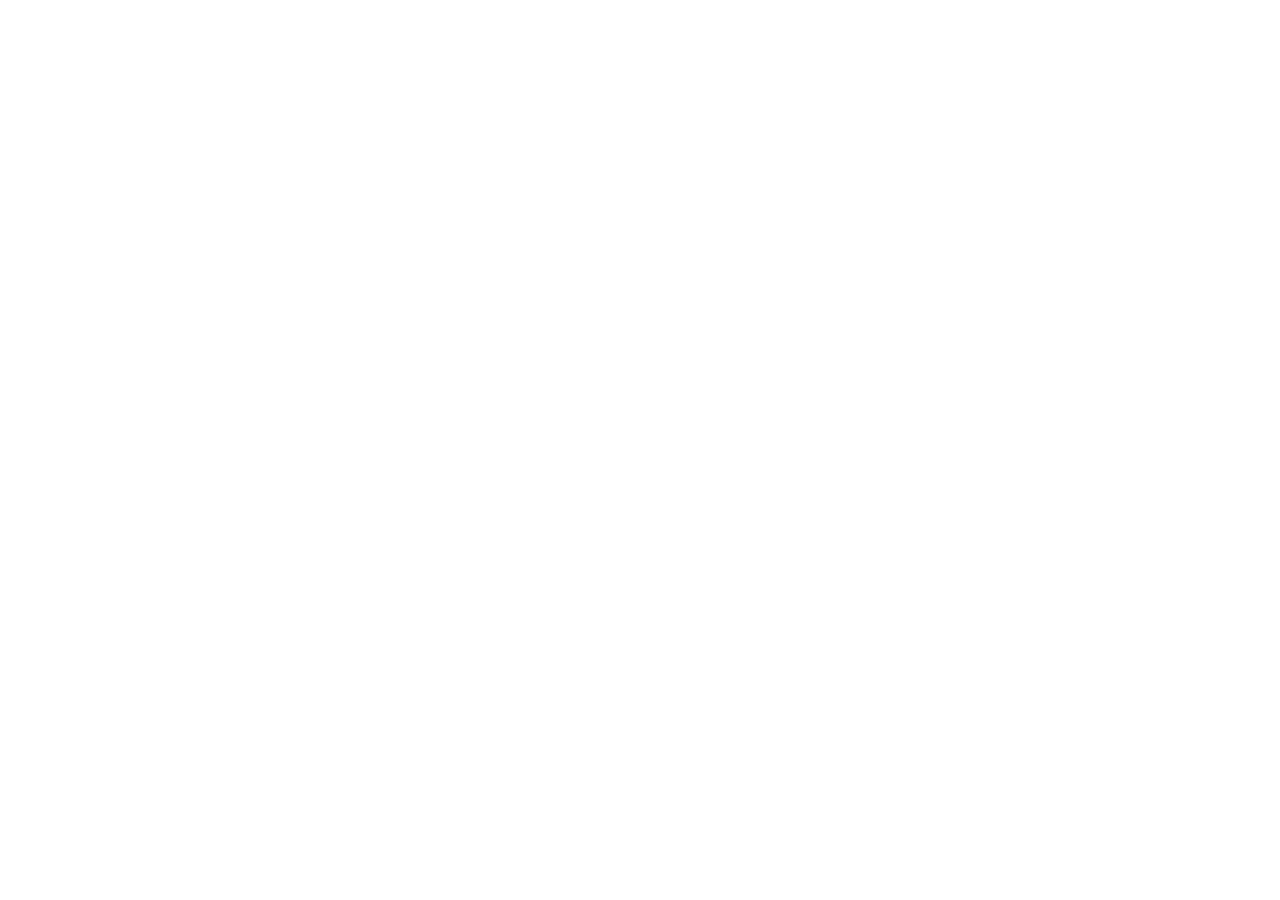
==== index.html @ a4540930 "feat: initialize Lakeshore Hotel Service Portal Setup base project structure with React, Vite, Tailw" ====
<!doctype html>
<html lang="zh-TW">
  <head>
    <meta charset="UTF-8" />
    <meta name="viewport" content="width=device-width, initial-scale=1.0" />
    <title>湖畔大飯店客房派遣服務系統 | Lakeshore Hotel Service Portal</title>
    <link rel="preconnect" href="https://fonts.googleapis.com">
    <link rel="preconnect" href="https://fonts.gstatic.com" crossorigin>
    <link href="https://fonts.googleapis.com/css2?family=Cormorant+Garamond:ital,wght@0,300;0,400;0,500;0,600;1,400&family=Noto+Sans+TC:wght@300;400;500;700&family=Noto+Sans+JP:wght@300;400&display=swap" rel="stylesheet">
  </head>
  <body>
    <div id="root"></div>
    <script type="module" src="/src/main.tsx"></script>
  </body>
</html>
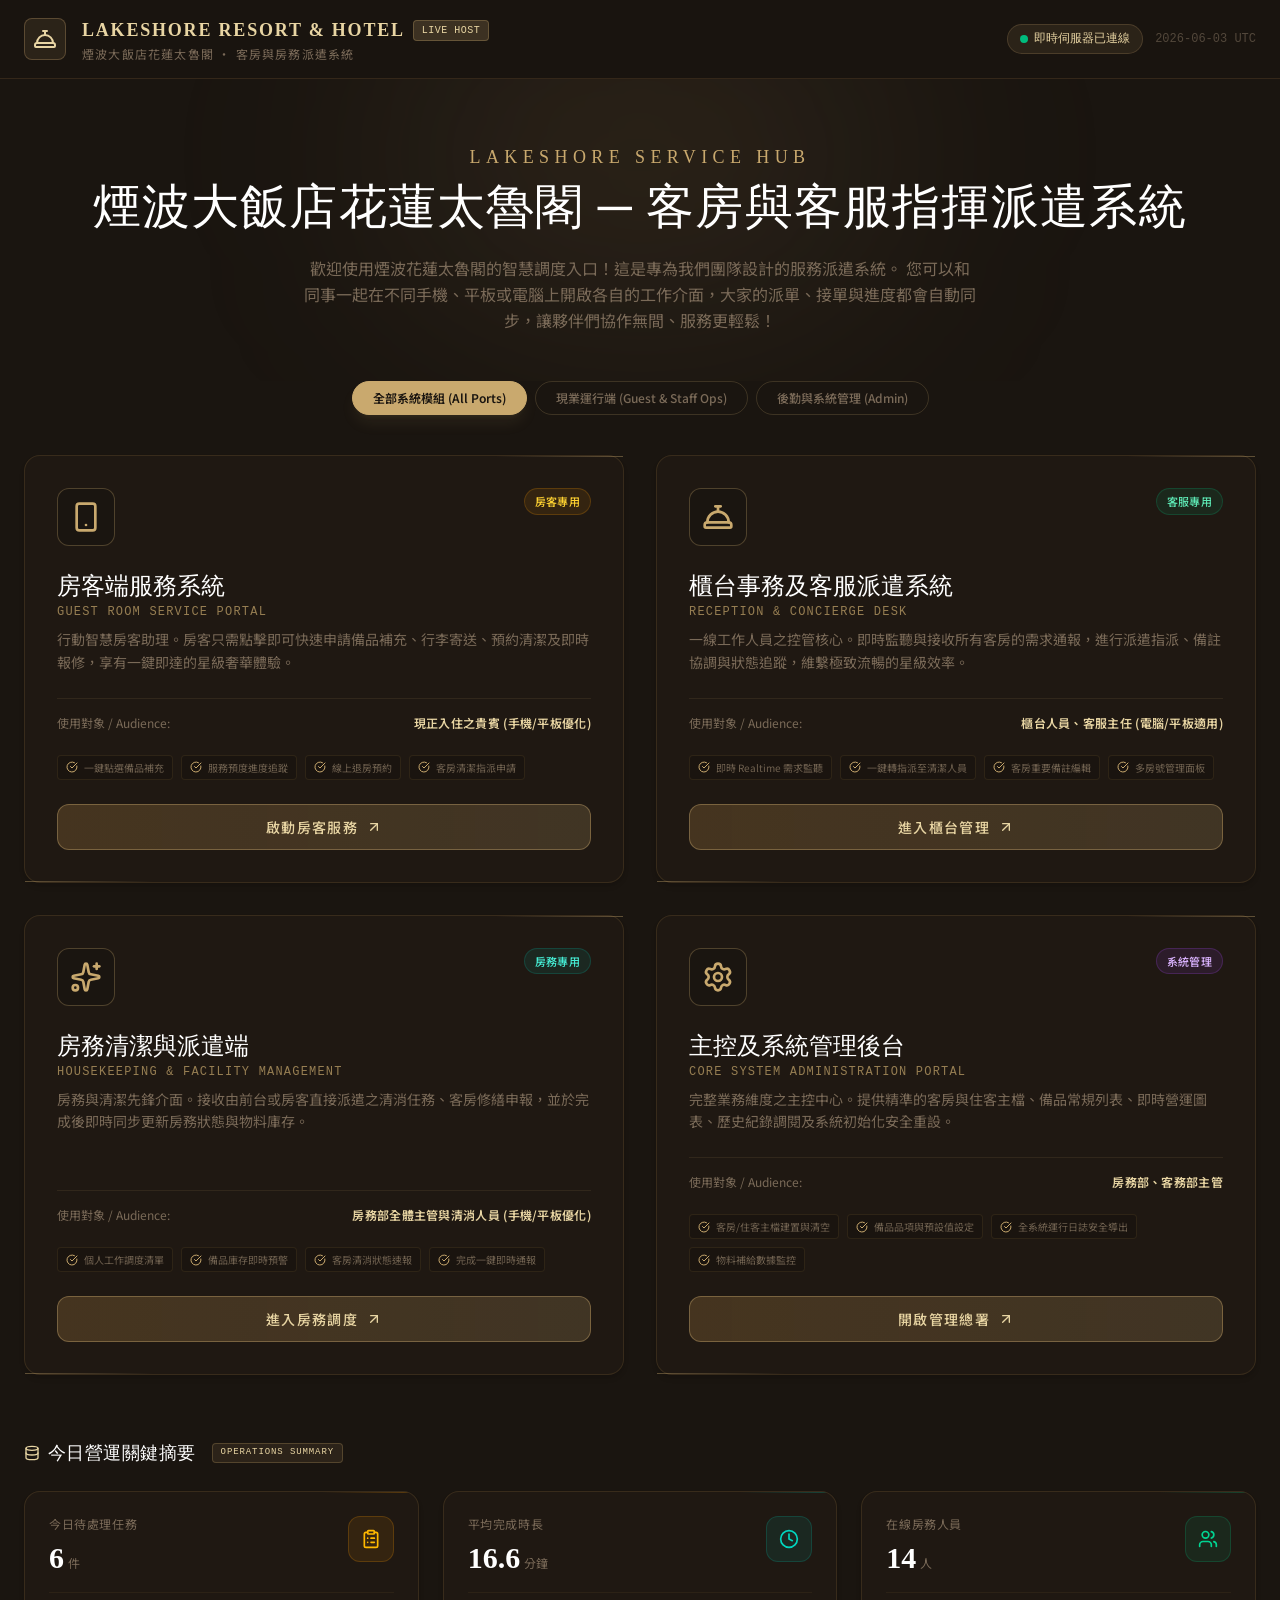
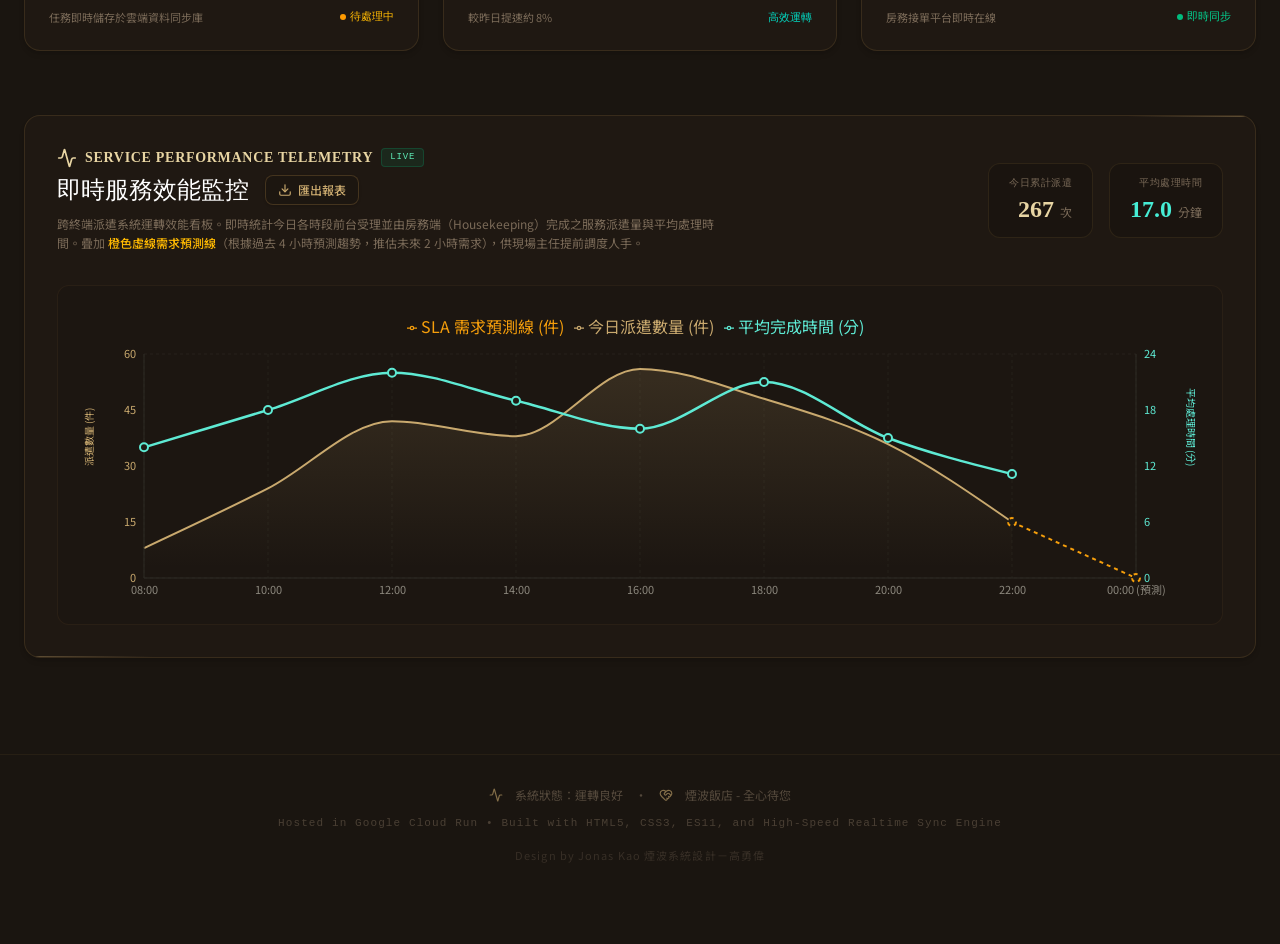
==== commit f9220632: "Deploying to gh-pages from @ jk745/New-lstk_service@b238011b48e41f4f6768ad76299ca6201c044379 🚀" ====
--- a/index.html
+++ b/index.html
@@ -7,10 +7,11 @@
     <link rel="preconnect" href="https://fonts.googleapis.com">
     <link rel="preconnect" href="https://fonts.gstatic.com" crossorigin>
     <link href="https://fonts.googleapis.com/css2?family=Cormorant+Garamond:ital,wght@0,300;0,400;0,500;0,600;1,400&family=Noto+Sans+TC:wght@300;400;500;700&family=Noto+Sans+JP:wght@300;400&display=swap" rel="stylesheet">
+    <script type="module" crossorigin src="./assets/index-BFvjNuyP.js"></script>
+    <link rel="stylesheet" crossorigin href="./assets/index-COmZfLms.css">
   </head>
   <body>
     <div id="root"></div>
-    <script type="module" src="/src/main.tsx"></script>
   </body>
 </html>
 
--- a/assets/index-COmZfLms.css
+++ b/assets/index-COmZfLms.css
@@ -0,0 +1 @@
+/*! tailwindcss v4.3.0 | MIT License | https://tailwindcss.com */@layer properties{@supports (((-webkit-hyphens:none)) and (not (margin-trim:inline))) or ((-moz-orient:inline) and (not (color:rgb(from red r g b)))){*,:before,:after,::backdrop{--tw-translate-x:0;--tw-translate-y:0;--tw-translate-z:0;--tw-rotate-x:initial;--tw-rotate-y:initial;--tw-rotate-z:initial;--tw-skew-x:initial;--tw-skew-y:initial;--tw-space-y-reverse:0;--tw-border-style:solid;--tw-gradient-position:initial;--tw-gradient-from:#0000;--tw-gradient-via:#0000;--tw-gradient-to:#0000;--tw-gradient-stops:initial;--tw-gradient-via-stops:initial;--tw-gradient-from-position:0%;--tw-gradient-via-position:50%;--tw-gradient-to-position:100%;--tw-leading:initial;--tw-font-weight:initial;--tw-tracking:initial;--tw-shadow:0 0 #0000;--tw-shadow-color:initial;--tw-shadow-alpha:100%;--tw-inset-shadow:0 0 #0000;--tw-inset-shadow-color:initial;--tw-inset-shadow-alpha:100%;--tw-ring-color:initial;--tw-ring-shadow:0 0 #0000;--tw-inset-ring-color:initial;--tw-inset-ring-shadow:0 0 #0000;--tw-ring-inset:initial;--tw-ring-offset-width:0px;--tw-ring-offset-color:#fff;--tw-ring-offset-shadow:0 0 #0000;--tw-outline-style:solid;--tw-blur:initial;--tw-brightness:initial;--tw-contrast:initial;--tw-grayscale:initial;--tw-hue-rotate:initial;--tw-invert:initial;--tw-opacity:initial;--tw-saturate:initial;--tw-sepia:initial;--tw-drop-shadow:initial;--tw-drop-shadow-color:initial;--tw-drop-shadow-alpha:100%;--tw-drop-shadow-size:initial;--tw-backdrop-blur:initial;--tw-backdrop-brightness:initial;--tw-backdrop-contrast:initial;--tw-backdrop-grayscale:initial;--tw-backdrop-hue-rotate:initial;--tw-backdrop-invert:initial;--tw-backdrop-opacity:initial;--tw-backdrop-saturate:initial;--tw-backdrop-sepia:initial;--tw-duration:initial;--tw-ease:initial}}}@layer theme{:root,:host{--font-sans:"Noto Sans TC", "Noto Sans JP", sans-serif;--font-serif:"Cormorant Garamond", serif;--font-mono:ui-monospace, SFMono-Regular, Menlo, Monaco, Consolas, "Liberation Mono", "Courier New", monospace;--color-amber-300:oklch(87.9% .169 91.605);--color-amber-400:oklch(82.8% .189 84.429);--color-amber-500:oklch(76.9% .188 70.08);--color-emerald-300:oklch(84.5% .143 164.978);--color-emerald-400:oklch(76.5% .177 163.223);--color-emerald-500:oklch(69.6% .17 162.48);--color-teal-300:oklch(85.5% .138 181.071);--color-teal-400:oklch(77.7% .152 181.912);--color-teal-500:oklch(70.4% .14 182.503);--color-purple-300:oklch(82.7% .119 306.383);--color-purple-500:oklch(62.7% .265 303.9);--color-black:#000;--color-white:#fff;--spacing:.25rem;--container-2xl:42rem;--container-7xl:80rem;--text-xs:.75rem;--text-xs--line-height:calc(1 / .75);--text-sm:.875rem;--text-sm--line-height:calc(1.25 / .875);--text-base:1rem;--text-base--line-height: 1.5 ;--text-lg:1.125rem;--text-lg--line-height:calc(1.75 / 1.125);--text-xl:1.25rem;--text-xl--line-height:calc(1.75 / 1.25);--text-2xl:1.5rem;--text-2xl--line-height:calc(2 / 1.5);--text-3xl:1.875rem;--text-3xl--line-height: 1.2 ;--text-4xl:2.25rem;--text-4xl--line-height:calc(2.5 / 2.25);--text-5xl:3rem;--text-5xl--line-height:1;--font-weight-light:300;--font-weight-normal:400;--font-weight-medium:500;--font-weight-semibold:600;--font-weight-bold:700;--tracking-wide:.025em;--tracking-wider:.05em;--tracking-widest:.1em;--leading-relaxed:1.625;--radius-lg:.5rem;--radius-xl:.75rem;--radius-2xl:1rem;--ease-in-out:cubic-bezier(.4, 0, .2, 1);--animate-pulse:pulse 2s cubic-bezier(.4, 0, .6, 1) infinite;--blur-md:12px;--default-transition-duration:.15s;--default-transition-timing-function:cubic-bezier(.4, 0, .2, 1);--default-font-family:var(--font-sans);--default-mono-font-family:var(--font-mono);--color-gold:#c9a96e;--color-gold-light:#e8d5a3;--color-gold-dark:#a07840;--color-deep:#1a1510;--color-warm:#2c2218;--color-surface:#f9f5ee;--color-text-muted:#7a6a58}}@layer base{*,:after,:before,::backdrop{box-sizing:border-box;border:0 solid;margin:0;padding:0}::file-selector-button{box-sizing:border-box;border:0 solid;margin:0;padding:0}html,:host{-webkit-text-size-adjust:100%;-moz-tab-size:4;tab-size:4;line-height:1.5;font-family:var(--default-font-family,ui-sans-serif, system-ui, sans-serif, "Apple Color Emoji", "Segoe UI Emoji", "Segoe UI Symbol", "Noto Color Emoji");font-feature-settings:var(--default-font-feature-settings,normal);font-variation-settings:var(--default-font-variation-settings,normal);-webkit-tap-highlight-color:transparent}hr{height:0;color:inherit;border-top-width:1px}abbr:where([title]){-webkit-text-decoration:underline dotted;text-decoration:underline dotted}h1,h2,h3,h4,h5,h6{font-size:inherit;font-weight:inherit}a{color:inherit;-webkit-text-decoration:inherit;text-decoration:inherit}b,strong{font-weight:bolder}code,kbd,samp,pre{font-family:var(--default-mono-font-family,ui-monospace, SFMono-Regular, Menlo, Monaco, Consolas, "Liberation Mono", "Courier New", monospace);font-feature-settings:var(--default-mono-font-feature-settings,normal);font-variation-settings:var(--default-mono-font-variation-settings,normal);font-size:1em}small{font-size:80%}sub,sup{vertical-align:baseline;font-size:75%;line-height:0;position:relative}sub{bottom:-.25em}sup{top:-.5em}table{text-indent:0;border-color:inherit;border-collapse:collapse}:-moz-focusring{outline:auto}progress{vertical-align:baseline}summary{display:list-item}ol,ul,menu{list-style:none}img,svg,video,canvas,audio,iframe,embed,object{vertical-align:middle;display:block}img,video{max-width:100%;height:auto}button,input,select,optgroup,textarea{font:inherit;font-feature-settings:inherit;font-variation-settings:inherit;letter-spacing:inherit;color:inherit;opacity:1;background-color:#0000;border-radius:0}::file-selector-button{font:inherit;font-feature-settings:inherit;font-variation-settings:inherit;letter-spacing:inherit;color:inherit;opacity:1;background-color:#0000;border-radius:0}:where(select:is([multiple],[size])) optgroup{font-weight:bolder}:where(select:is([multiple],[size])) optgroup option{padding-inline-start:20px}::file-selector-button{margin-inline-end:4px}::placeholder{opacity:1}@supports (not ((-webkit-appearance:-apple-pay-button))) or (contain-intrinsic-size:1px){::placeholder{color:currentColor}@supports (color:color-mix(in lab,red,red)){::placeholder{color:color-mix(in oklab,currentcolor 50%,transparent)}}}textarea{resize:vertical}::-webkit-search-decoration{-webkit-appearance:none}::-webkit-date-and-time-value{min-height:1lh;text-align:inherit}::-webkit-datetime-edit{display:inline-flex}::-webkit-datetime-edit-fields-wrapper{padding:0}::-webkit-datetime-edit{padding-block:0}::-webkit-datetime-edit-year-field{padding-block:0}::-webkit-datetime-edit-month-field{padding-block:0}::-webkit-datetime-edit-day-field{padding-block:0}::-webkit-datetime-edit-hour-field{padding-block:0}::-webkit-datetime-edit-minute-field{padding-block:0}::-webkit-datetime-edit-second-field{padding-block:0}::-webkit-datetime-edit-millisecond-field{padding-block:0}::-webkit-datetime-edit-meridiem-field{padding-block:0}::-webkit-calendar-picker-indicator{line-height:1}:-moz-ui-invalid{box-shadow:none}button,input:where([type=button],[type=reset],[type=submit]){-webkit-appearance:button;-moz-appearance:button;appearance:button}::file-selector-button{-webkit-appearance:button;-moz-appearance:button;appearance:button}::-webkit-inner-spin-button{height:auto}::-webkit-outer-spin-button{height:auto}[hidden]:where(:not([hidden=until-found])){display:none!important}}@layer components;@layer utilities{.pointer-events-none{pointer-events:none}.absolute{position:absolute}.relative{position:relative}.sticky{position:sticky}.top-0{top:calc(var(--spacing) * 0)}.top-1\/4{top:25%}.right-0{right:calc(var(--spacing) * 0)}.bottom-0{bottom:calc(var(--spacing) * 0)}.left-0{left:calc(var(--spacing) * 0)}.left-1\/2{left:50%}.z-10{z-index:10}.z-50{z-index:50}.container{width:100%}@media(min-width:40rem){.container{max-width:40rem}}@media(min-width:48rem){.container{max-width:48rem}}@media(min-width:64rem){.container{max-width:64rem}}@media(min-width:80rem){.container{max-width:80rem}}@media(min-width:96rem){.container{max-width:96rem}}.mx-auto{margin-inline:auto}.mt-0\.5{margin-top:calc(var(--spacing) * .5)}.mt-2{margin-top:calc(var(--spacing) * 2)}.mt-4{margin-top:calc(var(--spacing) * 4)}.mt-16{margin-top:calc(var(--spacing) * 16)}.mt-24{margin-top:calc(var(--spacing) * 24)}.mt-auto{margin-top:auto}.mb-1\.5{margin-bottom:calc(var(--spacing) * 1.5)}.mb-2{margin-bottom:calc(var(--spacing) * 2)}.mb-3{margin-bottom:calc(var(--spacing) * 3)}.mb-6{margin-bottom:calc(var(--spacing) * 6)}.mb-8{margin-bottom:calc(var(--spacing) * 8)}.mb-10{margin-bottom:calc(var(--spacing) * 10)}.ml-2{margin-left:calc(var(--spacing) * 2)}.box-border{box-sizing:border-box}.block{display:block}.contents{display:contents}.flex{display:flex}.grid{display:grid}.hidden{display:none}.inline-block{display:inline-block}.table{display:table}.h-1\.5{height:calc(var(--spacing) * 1.5)}.h-2{height:calc(var(--spacing) * 2)}.h-3{height:calc(var(--spacing) * 3)}.h-3\.5{height:calc(var(--spacing) * 3.5)}.h-4{height:calc(var(--spacing) * 4)}.h-5{height:calc(var(--spacing) * 5)}.h-6{height:calc(var(--spacing) * 6)}.h-8{height:calc(var(--spacing) * 8)}.h-\[1px\]{height:1px}.h-\[280px\]{height:280px}.h-\[300px\]{height:300px}.min-h-screen{min-height:100vh}.w-1\.5{width:calc(var(--spacing) * 1.5)}.w-2{width:calc(var(--spacing) * 2)}.w-3{width:calc(var(--spacing) * 3)}.w-3\.5{width:calc(var(--spacing) * 3.5)}.w-4{width:calc(var(--spacing) * 4)}.w-5{width:calc(var(--spacing) * 5)}.w-6{width:calc(var(--spacing) * 6)}.w-8{width:calc(var(--spacing) * 8)}.w-24{width:calc(var(--spacing) * 24)}.w-32{width:calc(var(--spacing) * 32)}.w-\[500px\]{width:500px}.w-full{width:100%}.max-w-2xl{max-width:var(--container-2xl)}.max-w-7xl{max-width:var(--container-7xl)}.flex-1{flex:1}.flex-shrink{flex-shrink:1}.shrink-0{flex-shrink:0}.flex-grow{flex-grow:1}.border-collapse{border-collapse:collapse}.-translate-x-1\/2{--tw-translate-x: -50% ;translate:var(--tw-translate-x) var(--tw-translate-y)}.-translate-y-1\/2{--tw-translate-y: -50% ;translate:var(--tw-translate-x) var(--tw-translate-y)}.transform{transform:var(--tw-rotate-x,) var(--tw-rotate-y,) var(--tw-rotate-z,) var(--tw-skew-x,) var(--tw-skew-y,)}.animate-pulse{animation:var(--animate-pulse)}.cursor-pointer{cursor:pointer}.resize{resize:both}.grid-cols-1{grid-template-columns:repeat(1,minmax(0,1fr))}.flex-col{flex-direction:column}.flex-wrap{flex-wrap:wrap}.items-baseline{align-items:baseline}.items-center{align-items:center}.items-start{align-items:flex-start}.justify-between{justify-content:space-between}.justify-center{justify-content:center}.gap-1{gap:calc(var(--spacing) * 1)}.gap-1\.5{gap:calc(var(--spacing) * 1.5)}.gap-2{gap:calc(var(--spacing) * 2)}.gap-3{gap:calc(var(--spacing) * 3)}.gap-4{gap:calc(var(--spacing) * 4)}.gap-6{gap:calc(var(--spacing) * 6)}.gap-8{gap:calc(var(--spacing) * 8)}:where(.space-y-3>:not(:last-child)){--tw-space-y-reverse:0;margin-block-start:calc(calc(var(--spacing) * 3) * var(--tw-space-y-reverse));margin-block-end:calc(calc(var(--spacing) * 3) * calc(1 - var(--tw-space-y-reverse)))}.overflow-hidden{overflow:hidden}.rounded{border-radius:.25rem}.rounded-2xl{border-radius:var(--radius-2xl)}.rounded-full{border-radius:3.40282e38px}.rounded-lg{border-radius:var(--radius-lg)}.rounded-xl{border-radius:var(--radius-xl)}.border{border-style:var(--tw-border-style);border-width:1px}.border-t{border-top-style:var(--tw-border-style);border-top-width:1px}.border-b{border-bottom-style:var(--tw-border-style);border-bottom-width:1px}.border-amber-500\/20{border-color:#f99c0033}@supports (color:color-mix(in lab,red,red)){.border-amber-500\/20{border-color:color-mix(in oklab,var(--color-amber-500) 20%,transparent)}}.border-emerald-500\/20{border-color:#00bb7f33}@supports (color:color-mix(in lab,red,red)){.border-emerald-500\/20{border-color:color-mix(in oklab,var(--color-emerald-500) 20%,transparent)}}.border-gold{border-color:var(--color-gold)}.border-gold-dark\/10{border-color:#a078401a}@supports (color:color-mix(in lab,red,red)){.border-gold-dark\/10{border-color:color-mix(in oklab,var(--color-gold-dark) 10%,transparent)}}.border-gold-dark\/15{border-color:#a0784026}@supports (color:color-mix(in lab,red,red)){.border-gold-dark\/15{border-color:color-mix(in oklab,var(--color-gold-dark) 15%,transparent)}}.border-gold-dark\/20{border-color:#a0784033}@supports (color:color-mix(in lab,red,red)){.border-gold-dark\/20{border-color:color-mix(in oklab,var(--color-gold-dark) 20%,transparent)}}.border-gold-dark\/30{border-color:#a078404d}@supports (color:color-mix(in lab,red,red)){.border-gold-dark\/30{border-color:color-mix(in oklab,var(--color-gold-dark) 30%,transparent)}}.border-gold\/10{border-color:#c9a96e1a}@supports (color:color-mix(in lab,red,red)){.border-gold\/10{border-color:color-mix(in oklab,var(--color-gold) 10%,transparent)}}.border-gold\/20{border-color:#c9a96e33}@supports (color:color-mix(in lab,red,red)){.border-gold\/20{border-color:color-mix(in oklab,var(--color-gold) 20%,transparent)}}.border-gold\/25{border-color:#c9a96e40}@supports (color:color-mix(in lab,red,red)){.border-gold\/25{border-color:color-mix(in oklab,var(--color-gold) 25%,transparent)}}.border-gold\/30{border-color:#c9a96e4d}@supports (color:color-mix(in lab,red,red)){.border-gold\/30{border-color:color-mix(in oklab,var(--color-gold) 30%,transparent)}}.border-gold\/40{border-color:#c9a96e66}@supports (color:color-mix(in lab,red,red)){.border-gold\/40{border-color:color-mix(in oklab,var(--color-gold) 40%,transparent)}}.border-purple-500\/20{border-color:#ac4bff33}@supports (color:color-mix(in lab,red,red)){.border-purple-500\/20{border-color:color-mix(in oklab,var(--color-purple-500) 20%,transparent)}}.border-teal-500\/20{border-color:#00baa733}@supports (color:color-mix(in lab,red,red)){.border-teal-500\/20{border-color:color-mix(in oklab,var(--color-teal-500) 20%,transparent)}}.bg-amber-500{background-color:var(--color-amber-500)}.bg-amber-500\/10{background-color:#f99c001a}@supports (color:color-mix(in lab,red,red)){.bg-amber-500\/10{background-color:color-mix(in oklab,var(--color-amber-500) 10%,transparent)}}.bg-deep{background-color:var(--color-deep)}.bg-deep\/40{background-color:#1a151066}@supports (color:color-mix(in lab,red,red)){.bg-deep\/40{background-color:color-mix(in oklab,var(--color-deep) 40%,transparent)}}.bg-deep\/50{background-color:#1a151080}@supports (color:color-mix(in lab,red,red)){.bg-deep\/50{background-color:color-mix(in oklab,var(--color-deep) 50%,transparent)}}.bg-deep\/80{background-color:#1a1510cc}@supports (color:color-mix(in lab,red,red)){.bg-deep\/80{background-color:color-mix(in oklab,var(--color-deep) 80%,transparent)}}.bg-deep\/95{background-color:#1a1510f2}@supports (color:color-mix(in lab,red,red)){.bg-deep\/95{background-color:color-mix(in oklab,var(--color-deep) 95%,transparent)}}.bg-emerald-500{background-color:var(--color-emerald-500)}.bg-emerald-500\/10{background-color:#00bb7f1a}@supports (color:color-mix(in lab,red,red)){.bg-emerald-500\/10{background-color:color-mix(in oklab,var(--color-emerald-500) 10%,transparent)}}.bg-gold{background-color:var(--color-gold)}.bg-gold\/10{background-color:#c9a96e1a}@supports (color:color-mix(in lab,red,red)){.bg-gold\/10{background-color:color-mix(in oklab,var(--color-gold) 10%,transparent)}}.bg-gold\/20{background-color:#c9a96e33}@supports (color:color-mix(in lab,red,red)){.bg-gold\/20{background-color:color-mix(in oklab,var(--color-gold) 20%,transparent)}}.bg-purple-500\/10{background-color:#ac4bff1a}@supports (color:color-mix(in lab,red,red)){.bg-purple-500\/10{background-color:color-mix(in oklab,var(--color-purple-500) 10%,transparent)}}.bg-teal-500\/10{background-color:#00baa71a}@supports (color:color-mix(in lab,red,red)){.bg-teal-500\/10{background-color:color-mix(in oklab,var(--color-teal-500) 10%,transparent)}}.bg-transparent{background-color:#0000}.bg-warm\/30{background-color:#2c22184d}@supports (color:color-mix(in lab,red,red)){.bg-warm\/30{background-color:color-mix(in oklab,var(--color-warm) 30%,transparent)}}.bg-gradient-to-r{--tw-gradient-position:to right in oklab;background-image:linear-gradient(var(--tw-gradient-stops))}.from-gold-dark\/30{--tw-gradient-from:#a078404d}@supports (color:color-mix(in lab,red,red)){.from-gold-dark\/30{--tw-gradient-from:color-mix(in oklab, var(--color-gold-dark) 30%, transparent)}}.from-gold-dark\/30{--tw-gradient-stops:var(--tw-gradient-via-stops,var(--tw-gradient-position), var(--tw-gradient-from) var(--tw-gradient-from-position), var(--tw-gradient-to) var(--tw-gradient-to-position))}.from-gold\/40{--tw-gradient-from:#c9a96e66}@supports (color:color-mix(in lab,red,red)){.from-gold\/40{--tw-gradient-from:color-mix(in oklab, var(--color-gold) 40%, transparent)}}.from-gold\/40{--tw-gradient-stops:var(--tw-gradient-via-stops,var(--tw-gradient-position), var(--tw-gradient-from) var(--tw-gradient-from-position), var(--tw-gradient-to) var(--tw-gradient-to-position))}.from-transparent{--tw-gradient-from:transparent;--tw-gradient-stops:var(--tw-gradient-via-stops,var(--tw-gradient-position), var(--tw-gradient-from) var(--tw-gradient-from-position), var(--tw-gradient-to) var(--tw-gradient-to-position))}.to-amber-500\/30{--tw-gradient-to:#f99c004d}@supports (color:color-mix(in lab,red,red)){.to-amber-500\/30{--tw-gradient-to:color-mix(in oklab, var(--color-amber-500) 30%, transparent)}}.to-amber-500\/30{--tw-gradient-stops:var(--tw-gradient-via-stops,var(--tw-gradient-position), var(--tw-gradient-from) var(--tw-gradient-from-position), var(--tw-gradient-to) var(--tw-gradient-to-position))}.to-emerald-500\/30{--tw-gradient-to:#00bb7f4d}@supports (color:color-mix(in lab,red,red)){.to-emerald-500\/30{--tw-gradient-to:color-mix(in oklab, var(--color-emerald-500) 30%, transparent)}}.to-emerald-500\/30{--tw-gradient-stops:var(--tw-gradient-via-stops,var(--tw-gradient-position), var(--tw-gradient-from) var(--tw-gradient-from-position), var(--tw-gradient-to) var(--tw-gradient-to-position))}.to-gold\/20{--tw-gradient-to:#c9a96e33}@supports (color:color-mix(in lab,red,red)){.to-gold\/20{--tw-gradient-to:color-mix(in oklab, var(--color-gold) 20%, transparent)}}.to-gold\/20{--tw-gradient-stops:var(--tw-gradient-via-stops,var(--tw-gradient-position), var(--tw-gradient-from) var(--tw-gradient-from-position), var(--tw-gradient-to) var(--tw-gradient-to-position))}.to-gold\/40{--tw-gradient-to:#c9a96e66}@supports (color:color-mix(in lab,red,red)){.to-gold\/40{--tw-gradient-to:color-mix(in oklab, var(--color-gold) 40%, transparent)}}.to-gold\/40{--tw-gradient-stops:var(--tw-gradient-via-stops,var(--tw-gradient-position), var(--tw-gradient-from) var(--tw-gradient-from-position), var(--tw-gradient-to) var(--tw-gradient-to-position))}.to-teal-500\/30{--tw-gradient-to:#00baa74d}@supports (color:color-mix(in lab,red,red)){.to-teal-500\/30{--tw-gradient-to:color-mix(in oklab, var(--color-teal-500) 30%, transparent)}}.to-teal-500\/30{--tw-gradient-stops:var(--tw-gradient-via-stops,var(--tw-gradient-position), var(--tw-gradient-from) var(--tw-gradient-from-position), var(--tw-gradient-to) var(--tw-gradient-to-position))}.to-transparent{--tw-gradient-to:transparent;--tw-gradient-stops:var(--tw-gradient-via-stops,var(--tw-gradient-position), var(--tw-gradient-from) var(--tw-gradient-from-position), var(--tw-gradient-to) var(--tw-gradient-to-position))}.p-2{padding:calc(var(--spacing) * 2)}.p-3{padding:calc(var(--spacing) * 3)}.p-4{padding:calc(var(--spacing) * 4)}.p-6{padding:calc(var(--spacing) * 6)}.px-2{padding-inline:calc(var(--spacing) * 2)}.px-2\.5{padding-inline:calc(var(--spacing) * 2.5)}.px-3{padding-inline:calc(var(--spacing) * 3)}.px-5{padding-inline:calc(var(--spacing) * 5)}.px-6{padding-inline:calc(var(--spacing) * 6)}.py-0\.5{padding-block:calc(var(--spacing) * .5)}.py-1{padding-block:calc(var(--spacing) * 1)}.py-1\.5{padding-block:calc(var(--spacing) * 1.5)}.py-2{padding-block:calc(var(--spacing) * 2)}.py-3{padding-block:calc(var(--spacing) * 3)}.py-4{padding-block:calc(var(--spacing) * 4)}.pt-1{padding-top:calc(var(--spacing) * 1)}.pt-4{padding-top:calc(var(--spacing) * 4)}.pt-8{padding-top:calc(var(--spacing) * 8)}.pt-16{padding-top:calc(var(--spacing) * 16)}.pb-12{padding-bottom:calc(var(--spacing) * 12)}.pb-20{padding-bottom:calc(var(--spacing) * 20)}.text-center{text-align:center}.text-right{text-align:right}.font-mono{font-family:var(--font-mono)}.font-sans{font-family:var(--font-sans)}.font-serif{font-family:var(--font-serif)}.text-2xl{font-size:var(--text-2xl);line-height:var(--tw-leading,var(--text-2xl--line-height))}.text-3xl{font-size:var(--text-3xl);line-height:var(--tw-leading,var(--text-3xl--line-height))}.text-4xl{font-size:var(--text-4xl);line-height:var(--tw-leading,var(--text-4xl--line-height))}.text-lg{font-size:var(--text-lg);line-height:var(--tw-leading,var(--text-lg--line-height))}.text-sm{font-size:var(--text-sm);line-height:var(--tw-leading,var(--text-sm--line-height))}.text-xl{font-size:var(--text-xl);line-height:var(--tw-leading,var(--text-xl--line-height))}.text-xs{font-size:var(--text-xs);line-height:var(--tw-leading,var(--text-xs--line-height))}.text-\[9px\]{font-size:9px}.text-\[10px\]{font-size:10px}.text-\[11px\]{font-size:11px}.leading-relaxed{--tw-leading:var(--leading-relaxed);line-height:var(--leading-relaxed)}.font-bold{--tw-font-weight:var(--font-weight-bold);font-weight:var(--font-weight-bold)}.font-light{--tw-font-weight:var(--font-weight-light);font-weight:var(--font-weight-light)}.font-medium{--tw-font-weight:var(--font-weight-medium);font-weight:var(--font-weight-medium)}.font-normal{--tw-font-weight:var(--font-weight-normal);font-weight:var(--font-weight-normal)}.font-semibold{--tw-font-weight:var(--font-weight-semibold);font-weight:var(--font-weight-semibold)}.tracking-\[0\.3em\]{--tw-tracking:.3em;letter-spacing:.3em}.tracking-wide{--tw-tracking:var(--tracking-wide);letter-spacing:var(--tracking-wide)}.tracking-wider{--tw-tracking:var(--tracking-wider);letter-spacing:var(--tracking-wider)}.tracking-widest{--tw-tracking:var(--tracking-widest);letter-spacing:var(--tracking-widest)}.text-amber-300{color:var(--color-amber-300)}.text-amber-400{color:var(--color-amber-400)}.text-deep{color:var(--color-deep)}.text-emerald-300{color:var(--color-emerald-300)}.text-emerald-400{color:var(--color-emerald-400)}.text-gold{color:var(--color-gold)}.text-gold-light{color:var(--color-gold-light)}.text-gold\/70{color:#c9a96eb3}@supports (color:color-mix(in lab,red,red)){.text-gold\/70{color:color-mix(in oklab,var(--color-gold) 70%,transparent)}}.text-purple-300{color:var(--color-purple-300)}.text-surface{color:var(--color-surface)}.text-teal-300{color:var(--color-teal-300)}.text-teal-400{color:var(--color-teal-400)}.text-text-muted{color:var(--color-text-muted)}.text-text-muted\/30{color:#7a6a584d}@supports (color:color-mix(in lab,red,red)){.text-text-muted\/30{color:color-mix(in oklab,var(--color-text-muted) 30%,transparent)}}.text-text-muted\/50{color:#7a6a5880}@supports (color:color-mix(in lab,red,red)){.text-text-muted\/50{color:color-mix(in oklab,var(--color-text-muted) 50%,transparent)}}.text-text-muted\/60{color:#7a6a5899}@supports (color:color-mix(in lab,red,red)){.text-text-muted\/60{color:color-mix(in oklab,var(--color-text-muted) 60%,transparent)}}.text-text-muted\/90{color:#7a6a58e6}@supports (color:color-mix(in lab,red,red)){.text-text-muted\/90{color:color-mix(in oklab,var(--color-text-muted) 90%,transparent)}}.text-white{color:var(--color-white)}.uppercase{text-transform:uppercase}.opacity-60{opacity:.6}.shadow-lg{--tw-shadow:0 10px 15px -3px var(--tw-shadow-color,#0000001a), 0 4px 6px -4px var(--tw-shadow-color,#0000001a);box-shadow:var(--tw-inset-shadow),var(--tw-inset-ring-shadow),var(--tw-ring-offset-shadow),var(--tw-ring-shadow),var(--tw-shadow)}.shadow-md{--tw-shadow:0 4px 6px -1px var(--tw-shadow-color,#0000001a), 0 2px 4px -2px var(--tw-shadow-color,#0000001a);box-shadow:var(--tw-inset-shadow),var(--tw-inset-ring-shadow),var(--tw-ring-offset-shadow),var(--tw-ring-shadow),var(--tw-shadow)}.shadow-sm{--tw-shadow:0 1px 3px 0 var(--tw-shadow-color,#0000001a), 0 1px 2px -1px var(--tw-shadow-color,#0000001a);box-shadow:var(--tw-inset-shadow),var(--tw-inset-ring-shadow),var(--tw-ring-offset-shadow),var(--tw-ring-shadow),var(--tw-shadow)}.shadow-gold\/10{--tw-shadow-color:#c9a96e1a}@supports (color:color-mix(in lab,red,red)){.shadow-gold\/10{--tw-shadow-color:color-mix(in oklab, color-mix(in oklab, var(--color-gold) 10%, transparent) var(--tw-shadow-alpha), transparent)}}.outline{outline-style:var(--tw-outline-style);outline-width:1px}.blur-\[120px\]{--tw-blur:blur(120px);filter:var(--tw-blur,) var(--tw-brightness,) var(--tw-contrast,) var(--tw-grayscale,) var(--tw-hue-rotate,) var(--tw-invert,) var(--tw-saturate,) var(--tw-sepia,) var(--tw-drop-shadow,)}.filter{filter:var(--tw-blur,) var(--tw-brightness,) var(--tw-contrast,) var(--tw-grayscale,) var(--tw-hue-rotate,) var(--tw-invert,) var(--tw-saturate,) var(--tw-sepia,) var(--tw-drop-shadow,)}.backdrop-blur-md{--tw-backdrop-blur:blur(var(--blur-md));-webkit-backdrop-filter:var(--tw-backdrop-blur,) var(--tw-backdrop-brightness,) var(--tw-backdrop-contrast,) var(--tw-backdrop-grayscale,) var(--tw-backdrop-hue-rotate,) var(--tw-backdrop-invert,) var(--tw-backdrop-opacity,) var(--tw-backdrop-saturate,) var(--tw-backdrop-sepia,);backdrop-filter:var(--tw-backdrop-blur,) var(--tw-backdrop-brightness,) var(--tw-backdrop-contrast,) var(--tw-backdrop-grayscale,) var(--tw-backdrop-hue-rotate,) var(--tw-backdrop-invert,) var(--tw-backdrop-opacity,) var(--tw-backdrop-saturate,) var(--tw-backdrop-sepia,)}.backdrop-filter{-webkit-backdrop-filter:var(--tw-backdrop-blur,) var(--tw-backdrop-brightness,) var(--tw-backdrop-contrast,) var(--tw-backdrop-grayscale,) var(--tw-backdrop-hue-rotate,) var(--tw-backdrop-invert,) var(--tw-backdrop-opacity,) var(--tw-backdrop-saturate,) var(--tw-backdrop-sepia,);backdrop-filter:var(--tw-backdrop-blur,) var(--tw-backdrop-brightness,) var(--tw-backdrop-contrast,) var(--tw-backdrop-grayscale,) var(--tw-backdrop-hue-rotate,) var(--tw-backdrop-invert,) var(--tw-backdrop-opacity,) var(--tw-backdrop-saturate,) var(--tw-backdrop-sepia,)}.transition{transition-property:color,background-color,border-color,outline-color,text-decoration-color,fill,stroke,--tw-gradient-from,--tw-gradient-via,--tw-gradient-to,opacity,box-shadow,transform,translate,scale,rotate,filter,-webkit-backdrop-filter,backdrop-filter,display,content-visibility,overlay,pointer-events;transition-timing-function:var(--tw-ease,var(--default-transition-timing-function));transition-duration:var(--tw-duration,var(--default-transition-duration))}.transition-all{transition-property:all;transition-timing-function:var(--tw-ease,var(--default-transition-timing-function));transition-duration:var(--tw-duration,var(--default-transition-duration))}.transition-colors{transition-property:color,background-color,border-color,outline-color,text-decoration-color,fill,stroke,--tw-gradient-from,--tw-gradient-via,--tw-gradient-to;transition-timing-function:var(--tw-ease,var(--default-transition-timing-function));transition-duration:var(--tw-duration,var(--default-transition-duration))}.transition-transform{transition-property:transform,translate,scale,rotate;transition-timing-function:var(--tw-ease,var(--default-transition-timing-function));transition-duration:var(--tw-duration,var(--default-transition-duration))}.duration-200{--tw-duration:.2s;transition-duration:.2s}.duration-300{--tw-duration:.3s;transition-duration:.3s}.ease-in-out{--tw-ease:var(--ease-in-out);transition-timing-function:var(--ease-in-out)}@media(hover:hover){.group-hover\:translate-x-1:is(:where(.group):hover *){--tw-translate-x:calc(var(--spacing) * 1);translate:var(--tw-translate-x) var(--tw-translate-y)}.group-hover\:-translate-y-1:is(:where(.group):hover *){--tw-translate-y:calc(var(--spacing) * -1);translate:var(--tw-translate-x) var(--tw-translate-y)}.group-hover\:from-gold\/80:is(:where(.group):hover *){--tw-gradient-from:#c9a96ecc}@supports (color:color-mix(in lab,red,red)){.group-hover\:from-gold\/80:is(:where(.group):hover *){--tw-gradient-from:color-mix(in oklab, var(--color-gold) 80%, transparent)}}.group-hover\:from-gold\/80:is(:where(.group):hover *){--tw-gradient-stops:var(--tw-gradient-via-stops,var(--tw-gradient-position), var(--tw-gradient-from) var(--tw-gradient-from-position), var(--tw-gradient-to) var(--tw-gradient-to-position))}.group-hover\:to-gold\/80:is(:where(.group):hover *){--tw-gradient-to:#c9a96ecc}@supports (color:color-mix(in lab,red,red)){.group-hover\:to-gold\/80:is(:where(.group):hover *){--tw-gradient-to:color-mix(in oklab, var(--color-gold) 80%, transparent)}}.group-hover\:to-gold\/80:is(:where(.group):hover *){--tw-gradient-stops:var(--tw-gradient-via-stops,var(--tw-gradient-position), var(--tw-gradient-from) var(--tw-gradient-from-position), var(--tw-gradient-to) var(--tw-gradient-to-position))}.group-hover\:text-gold-light:is(:where(.group):hover *){color:var(--color-gold-light)}}.selection\:bg-gold\/30 ::selection{background-color:#c9a96e4d}@supports (color:color-mix(in lab,red,red)){.selection\:bg-gold\/30 ::selection{background-color:color-mix(in oklab,var(--color-gold) 30%,transparent)}}.selection\:bg-gold\/30::selection{background-color:#c9a96e4d}@supports (color:color-mix(in lab,red,red)){.selection\:bg-gold\/30::selection{background-color:color-mix(in oklab,var(--color-gold) 30%,transparent)}}.selection\:text-gold-light ::selection{color:var(--color-gold-light)}.selection\:text-gold-light::selection{color:var(--color-gold-light)}@media(hover:hover){.hover\:-translate-y-1:hover{--tw-translate-y:calc(var(--spacing) * -1);translate:var(--tw-translate-x) var(--tw-translate-y)}.hover\:border-gold:hover{border-color:var(--color-gold)}.hover\:border-gold\/40:hover{border-color:#c9a96e66}@supports (color:color-mix(in lab,red,red)){.hover\:border-gold\/40:hover{border-color:color-mix(in oklab,var(--color-gold) 40%,transparent)}}.hover\:bg-gold\/10:hover{background-color:#c9a96e1a}@supports (color:color-mix(in lab,red,red)){.hover\:bg-gold\/10:hover{background-color:color-mix(in oklab,var(--color-gold) 10%,transparent)}}.hover\:bg-warm\/50:hover{background-color:#2c221880}@supports (color:color-mix(in lab,red,red)){.hover\:bg-warm\/50:hover{background-color:color-mix(in oklab,var(--color-warm) 50%,transparent)}}.hover\:from-gold:hover{--tw-gradient-from:var(--color-gold);--tw-gradient-stops:var(--tw-gradient-via-stops,var(--tw-gradient-position), var(--tw-gradient-from) var(--tw-gradient-from-position), var(--tw-gradient-to) var(--tw-gradient-to-position))}.hover\:to-gold-light:hover{--tw-gradient-to:var(--color-gold-light);--tw-gradient-stops:var(--tw-gradient-via-stops,var(--tw-gradient-position), var(--tw-gradient-from) var(--tw-gradient-from-position), var(--tw-gradient-to) var(--tw-gradient-to-position))}.hover\:text-deep:hover{color:var(--color-deep)}.hover\:shadow-xl:hover{--tw-shadow:0 20px 25px -5px var(--tw-shadow-color,#0000001a), 0 8px 10px -6px var(--tw-shadow-color,#0000001a);box-shadow:var(--tw-inset-shadow),var(--tw-inset-ring-shadow),var(--tw-ring-offset-shadow),var(--tw-ring-shadow),var(--tw-shadow)}.hover\:shadow-black\/20:hover{--tw-shadow-color:#0003}@supports (color:color-mix(in lab,red,red)){.hover\:shadow-black\/20:hover{--tw-shadow-color:color-mix(in oklab, color-mix(in oklab, var(--color-black) 20%, transparent) var(--tw-shadow-alpha), transparent)}}}.focus\:ring-1:focus{--tw-ring-shadow:var(--tw-ring-inset,) 0 0 0 calc(1px + var(--tw-ring-offset-width)) var(--tw-ring-color,currentcolor);box-shadow:var(--tw-inset-shadow),var(--tw-inset-ring-shadow),var(--tw-ring-offset-shadow),var(--tw-ring-shadow),var(--tw-shadow)}.focus\:ring-gold:focus{--tw-ring-color:var(--color-gold)}.focus\:outline-none:focus{--tw-outline-style:none;outline-style:none}@media(min-width:40rem){.sm\:flex-row{flex-direction:row}}@media(min-width:48rem){.md\:inline-block{display:inline-block}.md\:h-\[340px\]{height:340px}.md\:grid-cols-2{grid-template-columns:repeat(2,minmax(0,1fr))}.md\:grid-cols-3{grid-template-columns:repeat(3,minmax(0,1fr))}.md\:p-8{padding:calc(var(--spacing) * 8)}.md\:text-2xl{font-size:var(--text-2xl);line-height:var(--tw-leading,var(--text-2xl--line-height))}.md\:text-5xl{font-size:var(--text-5xl);line-height:var(--tw-leading,var(--text-5xl--line-height))}.md\:text-base{font-size:var(--text-base);line-height:var(--tw-leading,var(--text-base--line-height))}}@media(min-width:64rem){.lg\:w-auto{width:auto}.lg\:flex-none{flex:none}.lg\:flex-row{flex-direction:row}.lg\:items-center{align-items:center}}}body{color:#f9f5ee;font-family:var(--font-sans);-webkit-font-smoothing:antialiased;background-color:#1a1510}@property --tw-translate-x{syntax:"*";inherits:false;initial-value:0}@property --tw-translate-y{syntax:"*";inherits:false;initial-value:0}@property --tw-translate-z{syntax:"*";inherits:false;initial-value:0}@property --tw-rotate-x{syntax:"*";inherits:false}@property --tw-rotate-y{syntax:"*";inherits:false}@property --tw-rotate-z{syntax:"*";inherits:false}@property --tw-skew-x{syntax:"*";inherits:false}@property --tw-skew-y{syntax:"*";inherits:false}@property --tw-space-y-reverse{syntax:"*";inherits:false;initial-value:0}@property --tw-border-style{syntax:"*";inherits:false;initial-value:solid}@property --tw-gradient-position{syntax:"*";inherits:false}@property --tw-gradient-from{syntax:"<color>";inherits:false;initial-value:#0000}@property --tw-gradient-via{syntax:"<color>";inherits:false;initial-value:#0000}@property --tw-gradient-to{syntax:"<color>";inherits:false;initial-value:#0000}@property --tw-gradient-stops{syntax:"*";inherits:false}@property --tw-gradient-via-stops{syntax:"*";inherits:false}@property --tw-gradient-from-position{syntax:"<length-percentage>";inherits:false;initial-value:0%}@property --tw-gradient-via-position{syntax:"<length-percentage>";inherits:false;initial-value:50%}@property --tw-gradient-to-position{syntax:"<length-percentage>";inherits:false;initial-value:100%}@property --tw-leading{syntax:"*";inherits:false}@property --tw-font-weight{syntax:"*";inherits:false}@property --tw-tracking{syntax:"*";inherits:false}@property --tw-shadow{syntax:"*";inherits:false;initial-value:0 0 #0000}@property --tw-shadow-color{syntax:"*";inherits:false}@property --tw-shadow-alpha{syntax:"<percentage>";inherits:false;initial-value:100%}@property --tw-inset-shadow{syntax:"*";inherits:false;initial-value:0 0 #0000}@property --tw-inset-shadow-color{syntax:"*";inherits:false}@property --tw-inset-shadow-alpha{syntax:"<percentage>";inherits:false;initial-value:100%}@property --tw-ring-color{syntax:"*";inherits:false}@property --tw-ring-shadow{syntax:"*";inherits:false;initial-value:0 0 #0000}@property --tw-inset-ring-color{syntax:"*";inherits:false}@property --tw-inset-ring-shadow{syntax:"*";inherits:false;initial-value:0 0 #0000}@property --tw-ring-inset{syntax:"*";inherits:false}@property --tw-ring-offset-width{syntax:"<length>";inherits:false;initial-value:0}@property --tw-ring-offset-color{syntax:"*";inherits:false;initial-value:#fff}@property --tw-ring-offset-shadow{syntax:"*";inherits:false;initial-value:0 0 #0000}@property --tw-outline-style{syntax:"*";inherits:false;initial-value:solid}@property --tw-blur{syntax:"*";inherits:false}@property --tw-brightness{syntax:"*";inherits:false}@property --tw-contrast{syntax:"*";inherits:false}@property --tw-grayscale{syntax:"*";inherits:false}@property --tw-hue-rotate{syntax:"*";inherits:false}@property --tw-invert{syntax:"*";inherits:false}@property --tw-opacity{syntax:"*";inherits:false}@property --tw-saturate{syntax:"*";inherits:false}@property --tw-sepia{syntax:"*";inherits:false}@property --tw-drop-shadow{syntax:"*";inherits:false}@property --tw-drop-shadow-color{syntax:"*";inherits:false}@property --tw-drop-shadow-alpha{syntax:"<percentage>";inherits:false;initial-value:100%}@property --tw-drop-shadow-size{syntax:"*";inherits:false}@property --tw-backdrop-blur{syntax:"*";inherits:false}@property --tw-backdrop-brightness{syntax:"*";inherits:false}@property --tw-backdrop-contrast{syntax:"*";inherits:false}@property --tw-backdrop-grayscale{syntax:"*";inherits:false}@property --tw-backdrop-hue-rotate{syntax:"*";inherits:false}@property --tw-backdrop-invert{syntax:"*";inherits:false}@property --tw-backdrop-opacity{syntax:"*";inherits:false}@property --tw-backdrop-saturate{syntax:"*";inherits:false}@property --tw-backdrop-sepia{syntax:"*";inherits:false}@property --tw-duration{syntax:"*";inherits:false}@property --tw-ease{syntax:"*";inherits:false}@keyframes pulse{50%{opacity:.5}}
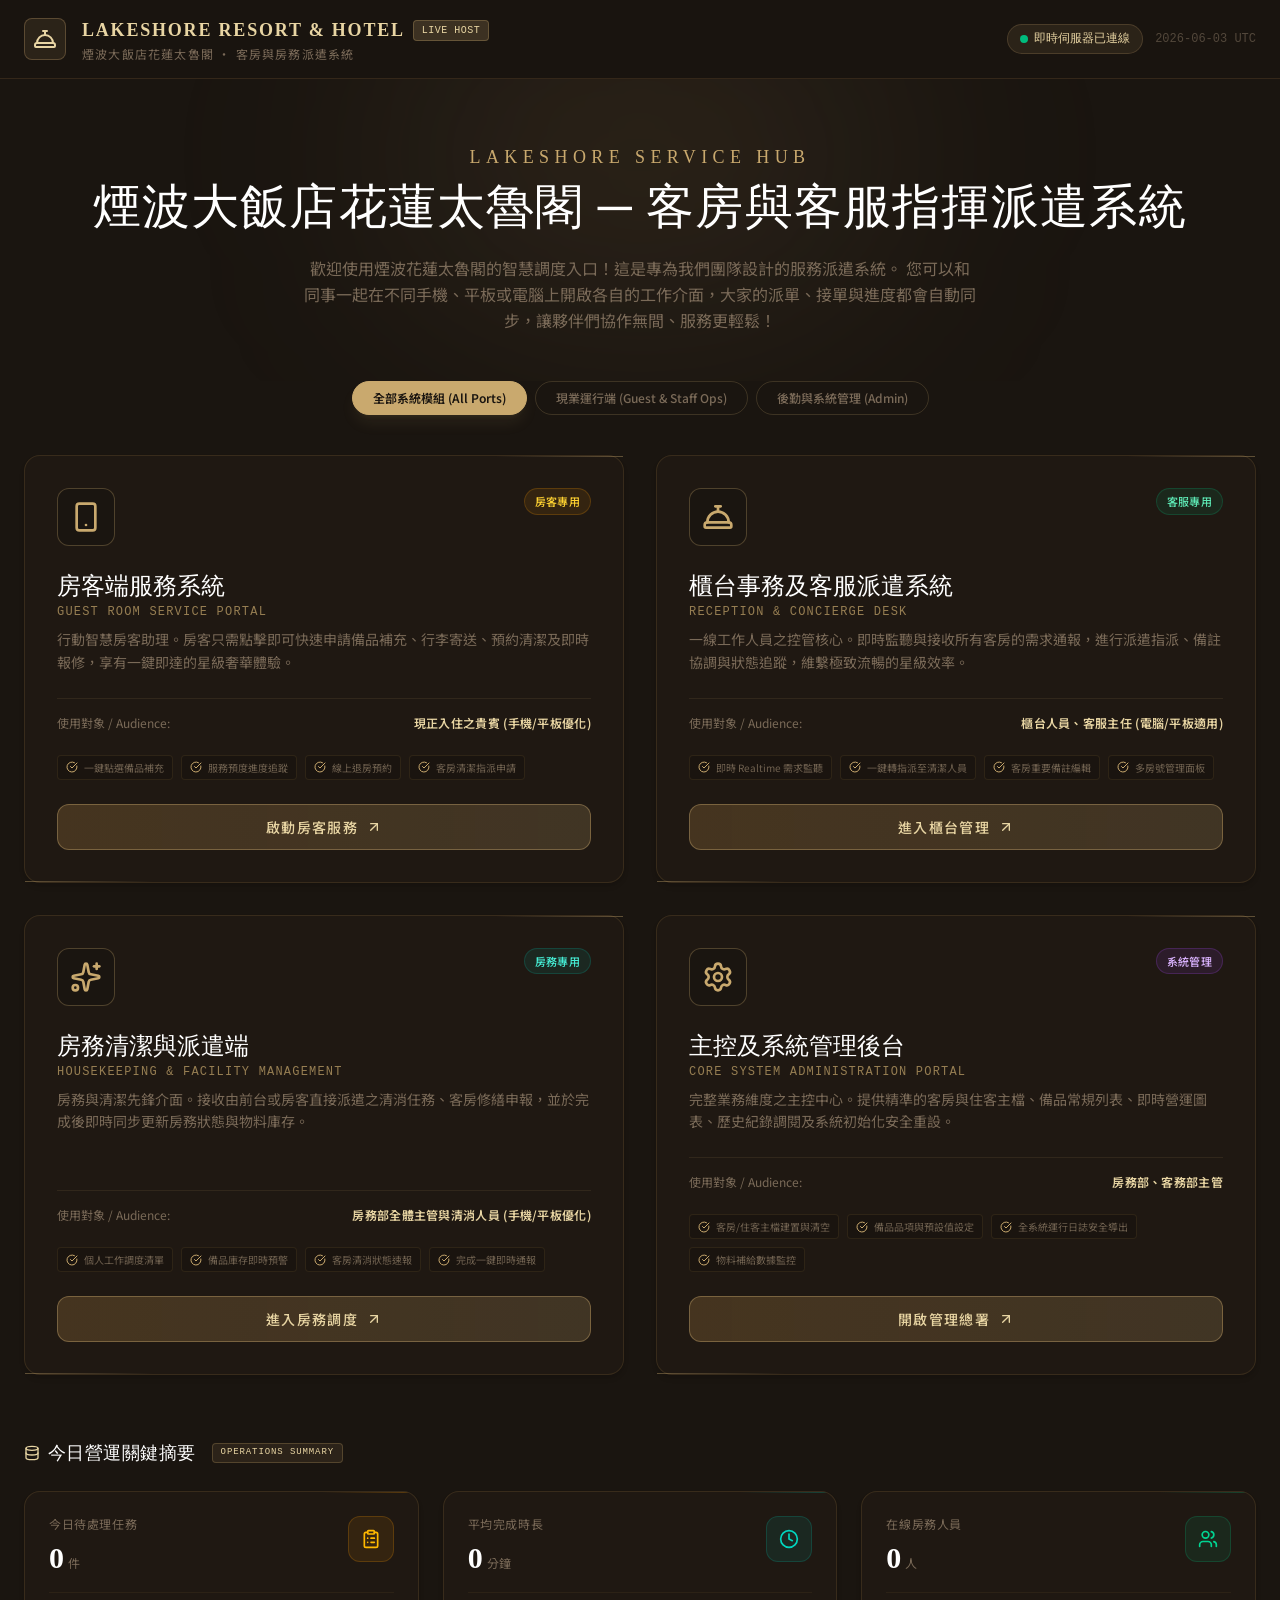
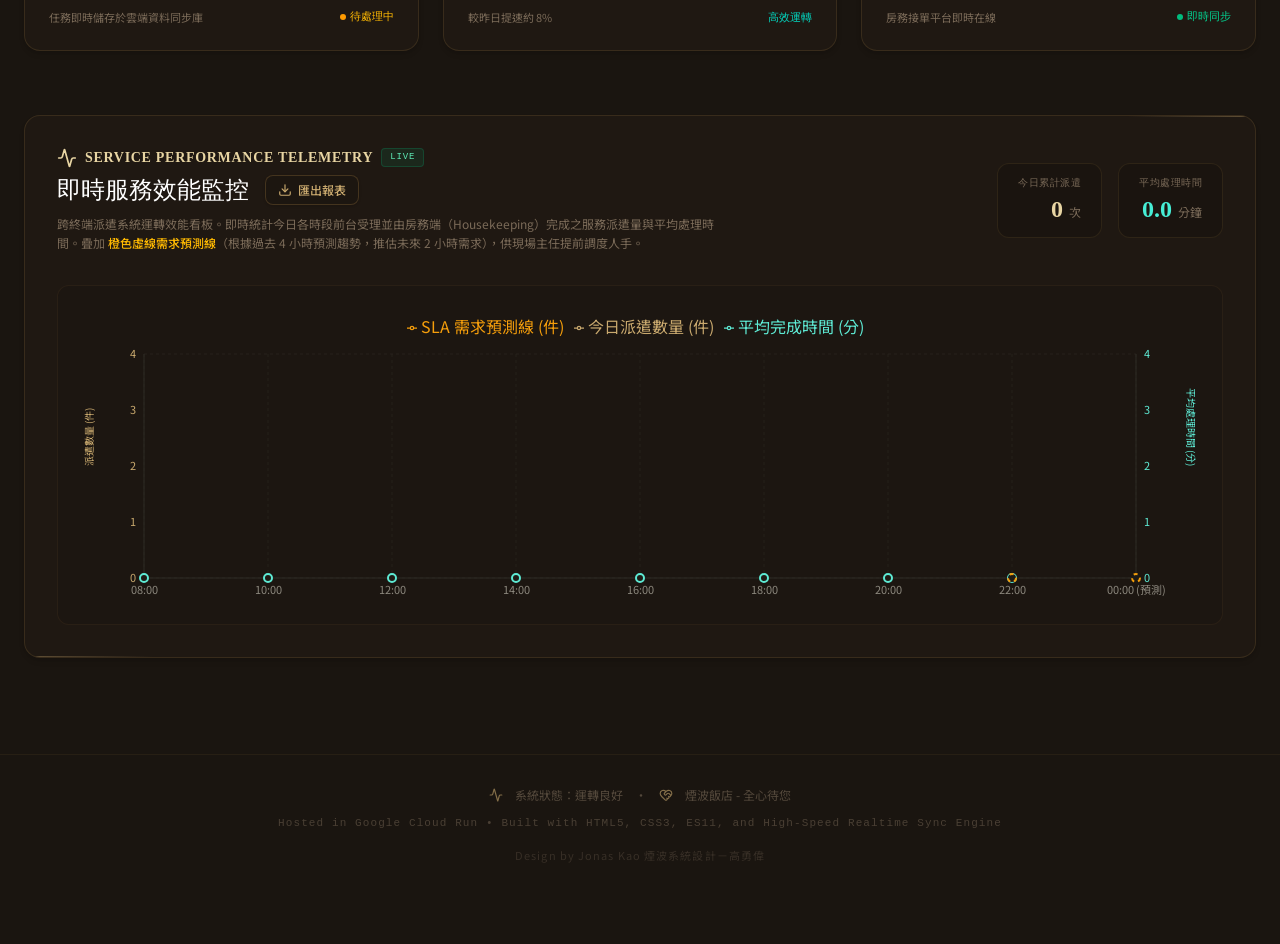
==== commit 51e0ecd4: "Deploying to gh-pages from @ jk745/New-lstk_service@31d12f6fa7196fd47c60bc28d82433064077ea54 🚀" ====
--- a/index.html
+++ b/index.html
@@ -7,7 +7,7 @@
     <link rel="preconnect" href="https://fonts.googleapis.com">
     <link rel="preconnect" href="https://fonts.gstatic.com" crossorigin>
     <link href="https://fonts.googleapis.com/css2?family=Cormorant+Garamond:ital,wght@0,300;0,400;0,500;0,600;1,400&family=Noto+Sans+TC:wght@300;400;500;700&family=Noto+Sans+JP:wght@300;400&display=swap" rel="stylesheet">
-    <script type="module" crossorigin src="./assets/index-BFvjNuyP.js"></script>
+    <script type="module" crossorigin src="./assets/index-D2m94_Bv.js"></script>
     <link rel="stylesheet" crossorigin href="./assets/index-COmZfLms.css">
   </head>
   <body>
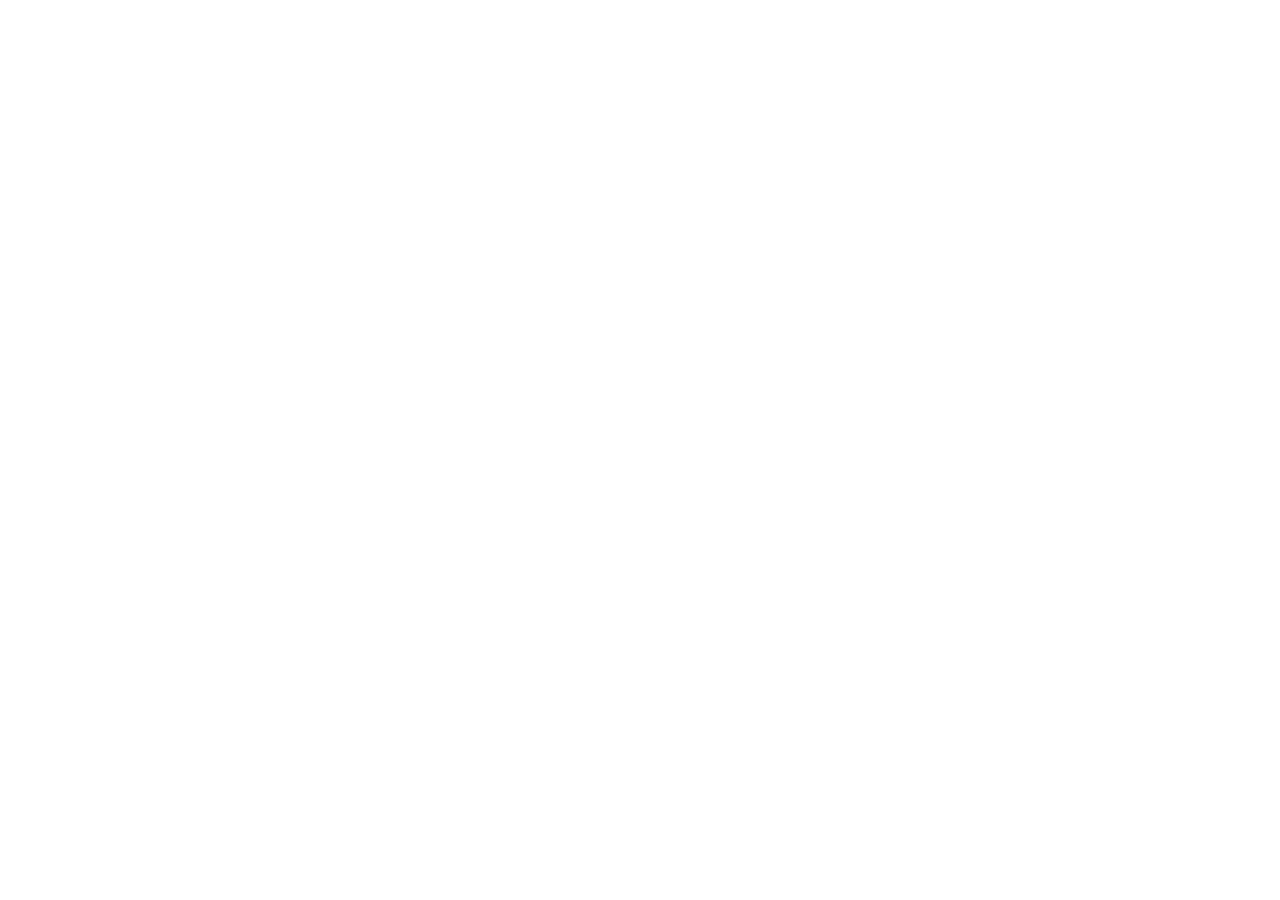
==== commit cdb7201a: "update" ====
--- a/index.html
+++ b/index.html
@@ -3,15 +3,14 @@
   <head>
     <meta charset="UTF-8" />
     <meta name="viewport" content="width=device-width, initial-scale=1.0" />
-    <title>湖畔大飯店客房派遣服務系統 | Lakeshore Hotel Service Portal</title>
+    <title>煙波大飯店花蓮太魯閣客房派遣服務系統 | Lakeshore Hotel Taroko Hualien Service Portal</title>
     <link rel="preconnect" href="https://fonts.googleapis.com">
     <link rel="preconnect" href="https://fonts.gstatic.com" crossorigin>
     <link href="https://fonts.googleapis.com/css2?family=Cormorant+Garamond:ital,wght@0,300;0,400;0,500;0,600;1,400&family=Noto+Sans+TC:wght@300;400;500;700&family=Noto+Sans+JP:wght@300;400&display=swap" rel="stylesheet">
-    <script type="module" crossorigin src="./assets/index-D2m94_Bv.js"></script>
-    <link rel="stylesheet" crossorigin href="./assets/index-COmZfLms.css">
   </head>
   <body>
     <div id="root"></div>
+    <script type="module" src="/src/main.tsx"></script>
   </body>
 </html>
 
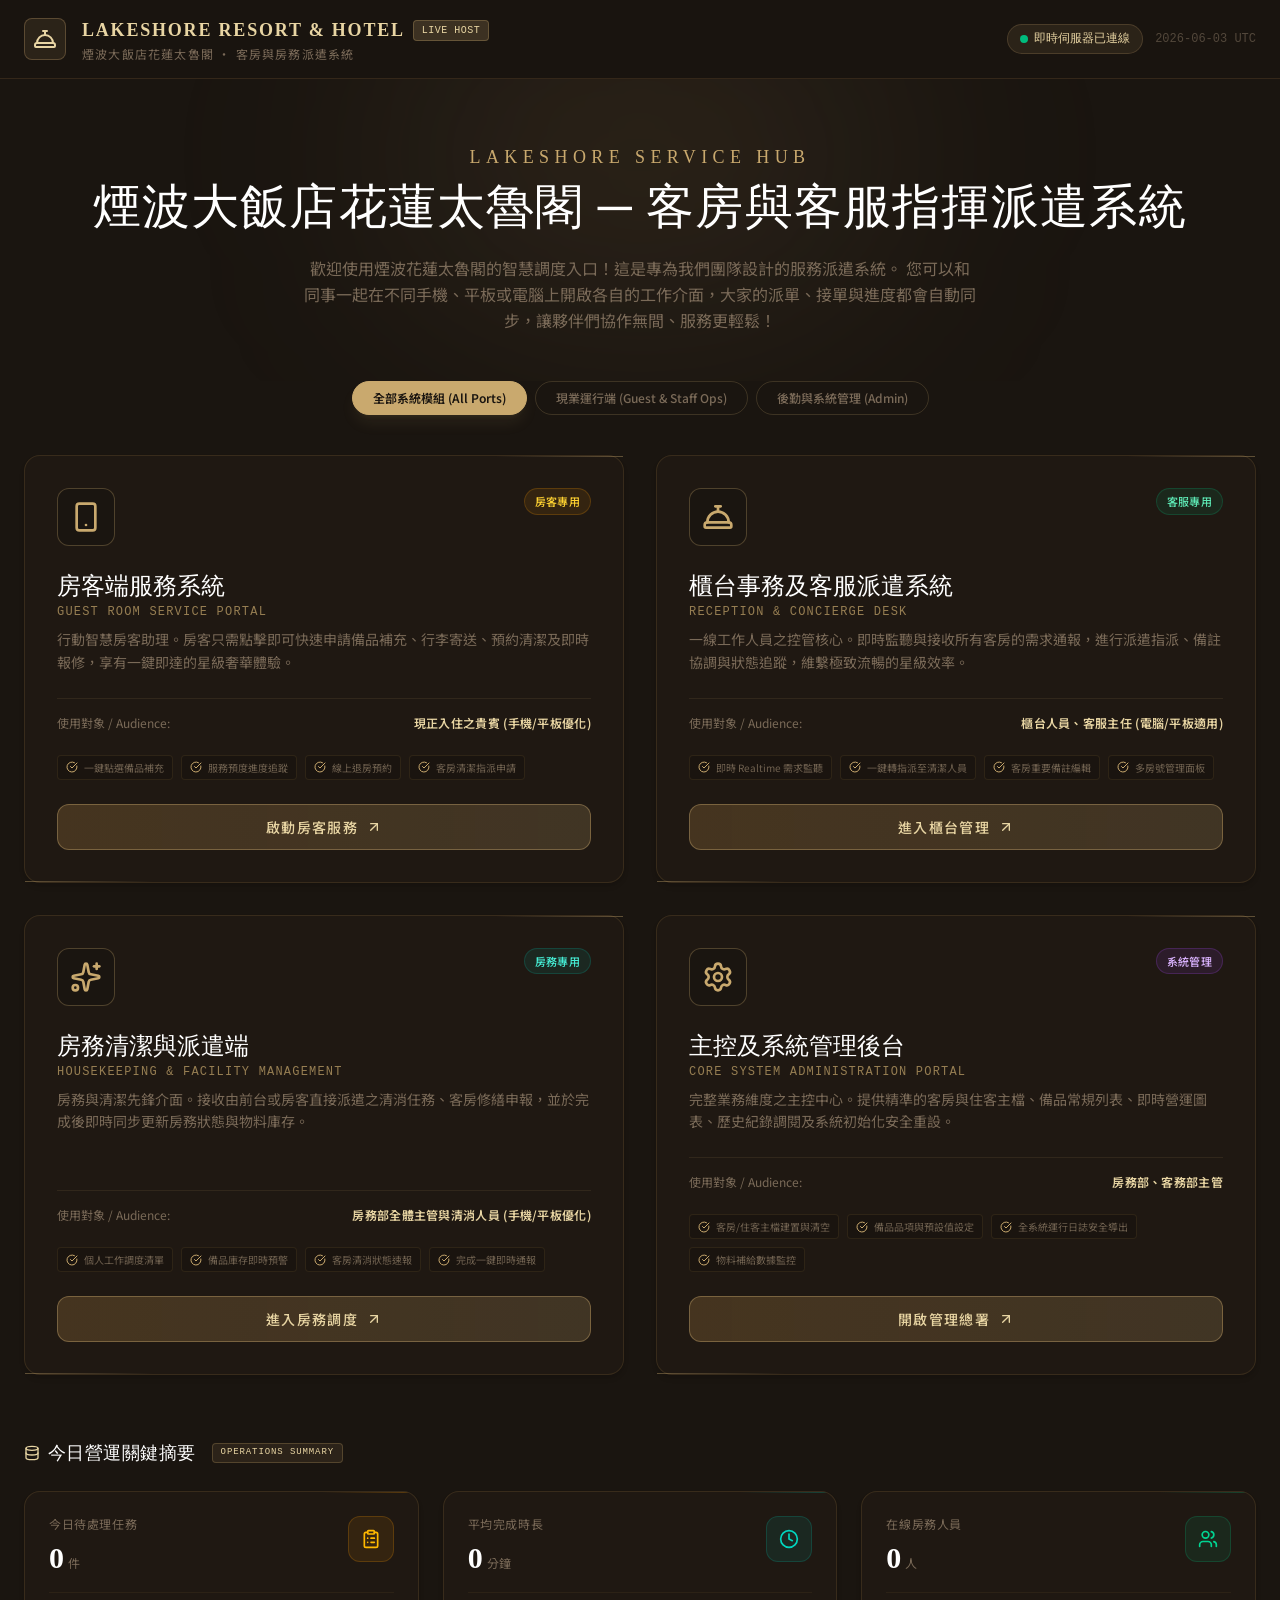
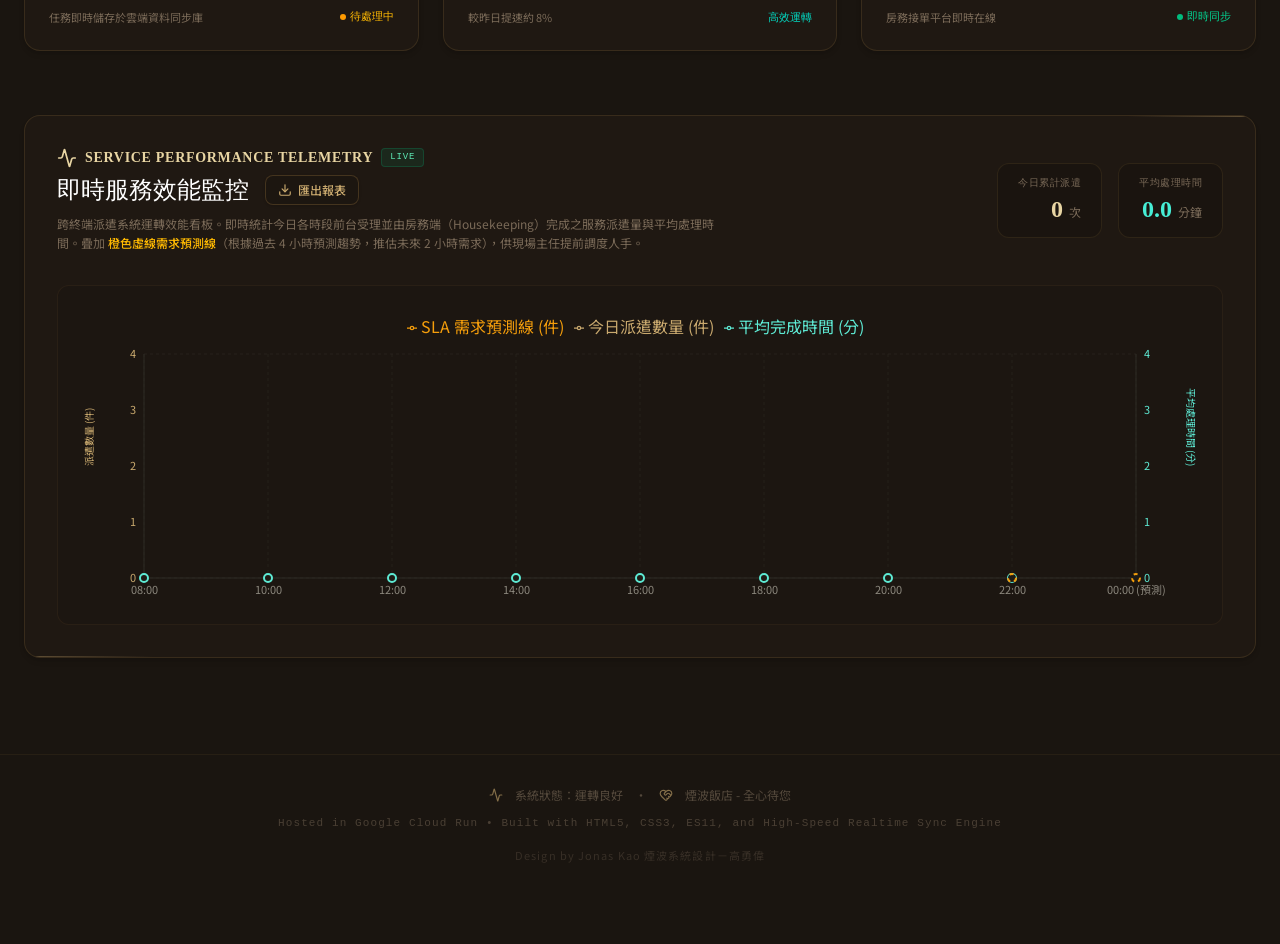
==== commit d5acbfda: "Deploying to gh-pages from @ jk745/New-lstk_service@cdb7201ac0702e1e576527a574c6b844fe2cf703 🚀" ====
--- a/index.html
+++ b/index.html
@@ -7,10 +7,11 @@
     <link rel="preconnect" href="https://fonts.googleapis.com">
     <link rel="preconnect" href="https://fonts.gstatic.com" crossorigin>
     <link href="https://fonts.googleapis.com/css2?family=Cormorant+Garamond:ital,wght@0,300;0,400;0,500;0,600;1,400&family=Noto+Sans+TC:wght@300;400;500;700&family=Noto+Sans+JP:wght@300;400&display=swap" rel="stylesheet">
+    <script type="module" crossorigin src="./assets/index-D2m94_Bv.js"></script>
+    <link rel="stylesheet" crossorigin href="./assets/index-COmZfLms.css">
   </head>
   <body>
     <div id="root"></div>
-    <script type="module" src="/src/main.tsx"></script>
   </body>
 </html>
 
--- a/assets/index-COmZfLms.css
+++ b/assets/index-COmZfLms.css
@@ -0,0 +1 @@
+/*! tailwindcss v4.3.0 | MIT License | https://tailwindcss.com */@layer properties{@supports (((-webkit-hyphens:none)) and (not (margin-trim:inline))) or ((-moz-orient:inline) and (not (color:rgb(from red r g b)))){*,:before,:after,::backdrop{--tw-translate-x:0;--tw-translate-y:0;--tw-translate-z:0;--tw-rotate-x:initial;--tw-rotate-y:initial;--tw-rotate-z:initial;--tw-skew-x:initial;--tw-skew-y:initial;--tw-space-y-reverse:0;--tw-border-style:solid;--tw-gradient-position:initial;--tw-gradient-from:#0000;--tw-gradient-via:#0000;--tw-gradient-to:#0000;--tw-gradient-stops:initial;--tw-gradient-via-stops:initial;--tw-gradient-from-position:0%;--tw-gradient-via-position:50%;--tw-gradient-to-position:100%;--tw-leading:initial;--tw-font-weight:initial;--tw-tracking:initial;--tw-shadow:0 0 #0000;--tw-shadow-color:initial;--tw-shadow-alpha:100%;--tw-inset-shadow:0 0 #0000;--tw-inset-shadow-color:initial;--tw-inset-shadow-alpha:100%;--tw-ring-color:initial;--tw-ring-shadow:0 0 #0000;--tw-inset-ring-color:initial;--tw-inset-ring-shadow:0 0 #0000;--tw-ring-inset:initial;--tw-ring-offset-width:0px;--tw-ring-offset-color:#fff;--tw-ring-offset-shadow:0 0 #0000;--tw-outline-style:solid;--tw-blur:initial;--tw-brightness:initial;--tw-contrast:initial;--tw-grayscale:initial;--tw-hue-rotate:initial;--tw-invert:initial;--tw-opacity:initial;--tw-saturate:initial;--tw-sepia:initial;--tw-drop-shadow:initial;--tw-drop-shadow-color:initial;--tw-drop-shadow-alpha:100%;--tw-drop-shadow-size:initial;--tw-backdrop-blur:initial;--tw-backdrop-brightness:initial;--tw-backdrop-contrast:initial;--tw-backdrop-grayscale:initial;--tw-backdrop-hue-rotate:initial;--tw-backdrop-invert:initial;--tw-backdrop-opacity:initial;--tw-backdrop-saturate:initial;--tw-backdrop-sepia:initial;--tw-duration:initial;--tw-ease:initial}}}@layer theme{:root,:host{--font-sans:"Noto Sans TC", "Noto Sans JP", sans-serif;--font-serif:"Cormorant Garamond", serif;--font-mono:ui-monospace, SFMono-Regular, Menlo, Monaco, Consolas, "Liberation Mono", "Courier New", monospace;--color-amber-300:oklch(87.9% .169 91.605);--color-amber-400:oklch(82.8% .189 84.429);--color-amber-500:oklch(76.9% .188 70.08);--color-emerald-300:oklch(84.5% .143 164.978);--color-emerald-400:oklch(76.5% .177 163.223);--color-emerald-500:oklch(69.6% .17 162.48);--color-teal-300:oklch(85.5% .138 181.071);--color-teal-400:oklch(77.7% .152 181.912);--color-teal-500:oklch(70.4% .14 182.503);--color-purple-300:oklch(82.7% .119 306.383);--color-purple-500:oklch(62.7% .265 303.9);--color-black:#000;--color-white:#fff;--spacing:.25rem;--container-2xl:42rem;--container-7xl:80rem;--text-xs:.75rem;--text-xs--line-height:calc(1 / .75);--text-sm:.875rem;--text-sm--line-height:calc(1.25 / .875);--text-base:1rem;--text-base--line-height: 1.5 ;--text-lg:1.125rem;--text-lg--line-height:calc(1.75 / 1.125);--text-xl:1.25rem;--text-xl--line-height:calc(1.75 / 1.25);--text-2xl:1.5rem;--text-2xl--line-height:calc(2 / 1.5);--text-3xl:1.875rem;--text-3xl--line-height: 1.2 ;--text-4xl:2.25rem;--text-4xl--line-height:calc(2.5 / 2.25);--text-5xl:3rem;--text-5xl--line-height:1;--font-weight-light:300;--font-weight-normal:400;--font-weight-medium:500;--font-weight-semibold:600;--font-weight-bold:700;--tracking-wide:.025em;--tracking-wider:.05em;--tracking-widest:.1em;--leading-relaxed:1.625;--radius-lg:.5rem;--radius-xl:.75rem;--radius-2xl:1rem;--ease-in-out:cubic-bezier(.4, 0, .2, 1);--animate-pulse:pulse 2s cubic-bezier(.4, 0, .6, 1) infinite;--blur-md:12px;--default-transition-duration:.15s;--default-transition-timing-function:cubic-bezier(.4, 0, .2, 1);--default-font-family:var(--font-sans);--default-mono-font-family:var(--font-mono);--color-gold:#c9a96e;--color-gold-light:#e8d5a3;--color-gold-dark:#a07840;--color-deep:#1a1510;--color-warm:#2c2218;--color-surface:#f9f5ee;--color-text-muted:#7a6a58}}@layer base{*,:after,:before,::backdrop{box-sizing:border-box;border:0 solid;margin:0;padding:0}::file-selector-button{box-sizing:border-box;border:0 solid;margin:0;padding:0}html,:host{-webkit-text-size-adjust:100%;-moz-tab-size:4;tab-size:4;line-height:1.5;font-family:var(--default-font-family,ui-sans-serif, system-ui, sans-serif, "Apple Color Emoji", "Segoe UI Emoji", "Segoe UI Symbol", "Noto Color Emoji");font-feature-settings:var(--default-font-feature-settings,normal);font-variation-settings:var(--default-font-variation-settings,normal);-webkit-tap-highlight-color:transparent}hr{height:0;color:inherit;border-top-width:1px}abbr:where([title]){-webkit-text-decoration:underline dotted;text-decoration:underline dotted}h1,h2,h3,h4,h5,h6{font-size:inherit;font-weight:inherit}a{color:inherit;-webkit-text-decoration:inherit;text-decoration:inherit}b,strong{font-weight:bolder}code,kbd,samp,pre{font-family:var(--default-mono-font-family,ui-monospace, SFMono-Regular, Menlo, Monaco, Consolas, "Liberation Mono", "Courier New", monospace);font-feature-settings:var(--default-mono-font-feature-settings,normal);font-variation-settings:var(--default-mono-font-variation-settings,normal);font-size:1em}small{font-size:80%}sub,sup{vertical-align:baseline;font-size:75%;line-height:0;position:relative}sub{bottom:-.25em}sup{top:-.5em}table{text-indent:0;border-color:inherit;border-collapse:collapse}:-moz-focusring{outline:auto}progress{vertical-align:baseline}summary{display:list-item}ol,ul,menu{list-style:none}img,svg,video,canvas,audio,iframe,embed,object{vertical-align:middle;display:block}img,video{max-width:100%;height:auto}button,input,select,optgroup,textarea{font:inherit;font-feature-settings:inherit;font-variation-settings:inherit;letter-spacing:inherit;color:inherit;opacity:1;background-color:#0000;border-radius:0}::file-selector-button{font:inherit;font-feature-settings:inherit;font-variation-settings:inherit;letter-spacing:inherit;color:inherit;opacity:1;background-color:#0000;border-radius:0}:where(select:is([multiple],[size])) optgroup{font-weight:bolder}:where(select:is([multiple],[size])) optgroup option{padding-inline-start:20px}::file-selector-button{margin-inline-end:4px}::placeholder{opacity:1}@supports (not ((-webkit-appearance:-apple-pay-button))) or (contain-intrinsic-size:1px){::placeholder{color:currentColor}@supports (color:color-mix(in lab,red,red)){::placeholder{color:color-mix(in oklab,currentcolor 50%,transparent)}}}textarea{resize:vertical}::-webkit-search-decoration{-webkit-appearance:none}::-webkit-date-and-time-value{min-height:1lh;text-align:inherit}::-webkit-datetime-edit{display:inline-flex}::-webkit-datetime-edit-fields-wrapper{padding:0}::-webkit-datetime-edit{padding-block:0}::-webkit-datetime-edit-year-field{padding-block:0}::-webkit-datetime-edit-month-field{padding-block:0}::-webkit-datetime-edit-day-field{padding-block:0}::-webkit-datetime-edit-hour-field{padding-block:0}::-webkit-datetime-edit-minute-field{padding-block:0}::-webkit-datetime-edit-second-field{padding-block:0}::-webkit-datetime-edit-millisecond-field{padding-block:0}::-webkit-datetime-edit-meridiem-field{padding-block:0}::-webkit-calendar-picker-indicator{line-height:1}:-moz-ui-invalid{box-shadow:none}button,input:where([type=button],[type=reset],[type=submit]){-webkit-appearance:button;-moz-appearance:button;appearance:button}::file-selector-button{-webkit-appearance:button;-moz-appearance:button;appearance:button}::-webkit-inner-spin-button{height:auto}::-webkit-outer-spin-button{height:auto}[hidden]:where(:not([hidden=until-found])){display:none!important}}@layer components;@layer utilities{.pointer-events-none{pointer-events:none}.absolute{position:absolute}.relative{position:relative}.sticky{position:sticky}.top-0{top:calc(var(--spacing) * 0)}.top-1\/4{top:25%}.right-0{right:calc(var(--spacing) * 0)}.bottom-0{bottom:calc(var(--spacing) * 0)}.left-0{left:calc(var(--spacing) * 0)}.left-1\/2{left:50%}.z-10{z-index:10}.z-50{z-index:50}.container{width:100%}@media(min-width:40rem){.container{max-width:40rem}}@media(min-width:48rem){.container{max-width:48rem}}@media(min-width:64rem){.container{max-width:64rem}}@media(min-width:80rem){.container{max-width:80rem}}@media(min-width:96rem){.container{max-width:96rem}}.mx-auto{margin-inline:auto}.mt-0\.5{margin-top:calc(var(--spacing) * .5)}.mt-2{margin-top:calc(var(--spacing) * 2)}.mt-4{margin-top:calc(var(--spacing) * 4)}.mt-16{margin-top:calc(var(--spacing) * 16)}.mt-24{margin-top:calc(var(--spacing) * 24)}.mt-auto{margin-top:auto}.mb-1\.5{margin-bottom:calc(var(--spacing) * 1.5)}.mb-2{margin-bottom:calc(var(--spacing) * 2)}.mb-3{margin-bottom:calc(var(--spacing) * 3)}.mb-6{margin-bottom:calc(var(--spacing) * 6)}.mb-8{margin-bottom:calc(var(--spacing) * 8)}.mb-10{margin-bottom:calc(var(--spacing) * 10)}.ml-2{margin-left:calc(var(--spacing) * 2)}.box-border{box-sizing:border-box}.block{display:block}.contents{display:contents}.flex{display:flex}.grid{display:grid}.hidden{display:none}.inline-block{display:inline-block}.table{display:table}.h-1\.5{height:calc(var(--spacing) * 1.5)}.h-2{height:calc(var(--spacing) * 2)}.h-3{height:calc(var(--spacing) * 3)}.h-3\.5{height:calc(var(--spacing) * 3.5)}.h-4{height:calc(var(--spacing) * 4)}.h-5{height:calc(var(--spacing) * 5)}.h-6{height:calc(var(--spacing) * 6)}.h-8{height:calc(var(--spacing) * 8)}.h-\[1px\]{height:1px}.h-\[280px\]{height:280px}.h-\[300px\]{height:300px}.min-h-screen{min-height:100vh}.w-1\.5{width:calc(var(--spacing) * 1.5)}.w-2{width:calc(var(--spacing) * 2)}.w-3{width:calc(var(--spacing) * 3)}.w-3\.5{width:calc(var(--spacing) * 3.5)}.w-4{width:calc(var(--spacing) * 4)}.w-5{width:calc(var(--spacing) * 5)}.w-6{width:calc(var(--spacing) * 6)}.w-8{width:calc(var(--spacing) * 8)}.w-24{width:calc(var(--spacing) * 24)}.w-32{width:calc(var(--spacing) * 32)}.w-\[500px\]{width:500px}.w-full{width:100%}.max-w-2xl{max-width:var(--container-2xl)}.max-w-7xl{max-width:var(--container-7xl)}.flex-1{flex:1}.flex-shrink{flex-shrink:1}.shrink-0{flex-shrink:0}.flex-grow{flex-grow:1}.border-collapse{border-collapse:collapse}.-translate-x-1\/2{--tw-translate-x: -50% ;translate:var(--tw-translate-x) var(--tw-translate-y)}.-translate-y-1\/2{--tw-translate-y: -50% ;translate:var(--tw-translate-x) var(--tw-translate-y)}.transform{transform:var(--tw-rotate-x,) var(--tw-rotate-y,) var(--tw-rotate-z,) var(--tw-skew-x,) var(--tw-skew-y,)}.animate-pulse{animation:var(--animate-pulse)}.cursor-pointer{cursor:pointer}.resize{resize:both}.grid-cols-1{grid-template-columns:repeat(1,minmax(0,1fr))}.flex-col{flex-direction:column}.flex-wrap{flex-wrap:wrap}.items-baseline{align-items:baseline}.items-center{align-items:center}.items-start{align-items:flex-start}.justify-between{justify-content:space-between}.justify-center{justify-content:center}.gap-1{gap:calc(var(--spacing) * 1)}.gap-1\.5{gap:calc(var(--spacing) * 1.5)}.gap-2{gap:calc(var(--spacing) * 2)}.gap-3{gap:calc(var(--spacing) * 3)}.gap-4{gap:calc(var(--spacing) * 4)}.gap-6{gap:calc(var(--spacing) * 6)}.gap-8{gap:calc(var(--spacing) * 8)}:where(.space-y-3>:not(:last-child)){--tw-space-y-reverse:0;margin-block-start:calc(calc(var(--spacing) * 3) * var(--tw-space-y-reverse));margin-block-end:calc(calc(var(--spacing) * 3) * calc(1 - var(--tw-space-y-reverse)))}.overflow-hidden{overflow:hidden}.rounded{border-radius:.25rem}.rounded-2xl{border-radius:var(--radius-2xl)}.rounded-full{border-radius:3.40282e38px}.rounded-lg{border-radius:var(--radius-lg)}.rounded-xl{border-radius:var(--radius-xl)}.border{border-style:var(--tw-border-style);border-width:1px}.border-t{border-top-style:var(--tw-border-style);border-top-width:1px}.border-b{border-bottom-style:var(--tw-border-style);border-bottom-width:1px}.border-amber-500\/20{border-color:#f99c0033}@supports (color:color-mix(in lab,red,red)){.border-amber-500\/20{border-color:color-mix(in oklab,var(--color-amber-500) 20%,transparent)}}.border-emerald-500\/20{border-color:#00bb7f33}@supports (color:color-mix(in lab,red,red)){.border-emerald-500\/20{border-color:color-mix(in oklab,var(--color-emerald-500) 20%,transparent)}}.border-gold{border-color:var(--color-gold)}.border-gold-dark\/10{border-color:#a078401a}@supports (color:color-mix(in lab,red,red)){.border-gold-dark\/10{border-color:color-mix(in oklab,var(--color-gold-dark) 10%,transparent)}}.border-gold-dark\/15{border-color:#a0784026}@supports (color:color-mix(in lab,red,red)){.border-gold-dark\/15{border-color:color-mix(in oklab,var(--color-gold-dark) 15%,transparent)}}.border-gold-dark\/20{border-color:#a0784033}@supports (color:color-mix(in lab,red,red)){.border-gold-dark\/20{border-color:color-mix(in oklab,var(--color-gold-dark) 20%,transparent)}}.border-gold-dark\/30{border-color:#a078404d}@supports (color:color-mix(in lab,red,red)){.border-gold-dark\/30{border-color:color-mix(in oklab,var(--color-gold-dark) 30%,transparent)}}.border-gold\/10{border-color:#c9a96e1a}@supports (color:color-mix(in lab,red,red)){.border-gold\/10{border-color:color-mix(in oklab,var(--color-gold) 10%,transparent)}}.border-gold\/20{border-color:#c9a96e33}@supports (color:color-mix(in lab,red,red)){.border-gold\/20{border-color:color-mix(in oklab,var(--color-gold) 20%,transparent)}}.border-gold\/25{border-color:#c9a96e40}@supports (color:color-mix(in lab,red,red)){.border-gold\/25{border-color:color-mix(in oklab,var(--color-gold) 25%,transparent)}}.border-gold\/30{border-color:#c9a96e4d}@supports (color:color-mix(in lab,red,red)){.border-gold\/30{border-color:color-mix(in oklab,var(--color-gold) 30%,transparent)}}.border-gold\/40{border-color:#c9a96e66}@supports (color:color-mix(in lab,red,red)){.border-gold\/40{border-color:color-mix(in oklab,var(--color-gold) 40%,transparent)}}.border-purple-500\/20{border-color:#ac4bff33}@supports (color:color-mix(in lab,red,red)){.border-purple-500\/20{border-color:color-mix(in oklab,var(--color-purple-500) 20%,transparent)}}.border-teal-500\/20{border-color:#00baa733}@supports (color:color-mix(in lab,red,red)){.border-teal-500\/20{border-color:color-mix(in oklab,var(--color-teal-500) 20%,transparent)}}.bg-amber-500{background-color:var(--color-amber-500)}.bg-amber-500\/10{background-color:#f99c001a}@supports (color:color-mix(in lab,red,red)){.bg-amber-500\/10{background-color:color-mix(in oklab,var(--color-amber-500) 10%,transparent)}}.bg-deep{background-color:var(--color-deep)}.bg-deep\/40{background-color:#1a151066}@supports (color:color-mix(in lab,red,red)){.bg-deep\/40{background-color:color-mix(in oklab,var(--color-deep) 40%,transparent)}}.bg-deep\/50{background-color:#1a151080}@supports (color:color-mix(in lab,red,red)){.bg-deep\/50{background-color:color-mix(in oklab,var(--color-deep) 50%,transparent)}}.bg-deep\/80{background-color:#1a1510cc}@supports (color:color-mix(in lab,red,red)){.bg-deep\/80{background-color:color-mix(in oklab,var(--color-deep) 80%,transparent)}}.bg-deep\/95{background-color:#1a1510f2}@supports (color:color-mix(in lab,red,red)){.bg-deep\/95{background-color:color-mix(in oklab,var(--color-deep) 95%,transparent)}}.bg-emerald-500{background-color:var(--color-emerald-500)}.bg-emerald-500\/10{background-color:#00bb7f1a}@supports (color:color-mix(in lab,red,red)){.bg-emerald-500\/10{background-color:color-mix(in oklab,var(--color-emerald-500) 10%,transparent)}}.bg-gold{background-color:var(--color-gold)}.bg-gold\/10{background-color:#c9a96e1a}@supports (color:color-mix(in lab,red,red)){.bg-gold\/10{background-color:color-mix(in oklab,var(--color-gold) 10%,transparent)}}.bg-gold\/20{background-color:#c9a96e33}@supports (color:color-mix(in lab,red,red)){.bg-gold\/20{background-color:color-mix(in oklab,var(--color-gold) 20%,transparent)}}.bg-purple-500\/10{background-color:#ac4bff1a}@supports (color:color-mix(in lab,red,red)){.bg-purple-500\/10{background-color:color-mix(in oklab,var(--color-purple-500) 10%,transparent)}}.bg-teal-500\/10{background-color:#00baa71a}@supports (color:color-mix(in lab,red,red)){.bg-teal-500\/10{background-color:color-mix(in oklab,var(--color-teal-500) 10%,transparent)}}.bg-transparent{background-color:#0000}.bg-warm\/30{background-color:#2c22184d}@supports (color:color-mix(in lab,red,red)){.bg-warm\/30{background-color:color-mix(in oklab,var(--color-warm) 30%,transparent)}}.bg-gradient-to-r{--tw-gradient-position:to right in oklab;background-image:linear-gradient(var(--tw-gradient-stops))}.from-gold-dark\/30{--tw-gradient-from:#a078404d}@supports (color:color-mix(in lab,red,red)){.from-gold-dark\/30{--tw-gradient-from:color-mix(in oklab, var(--color-gold-dark) 30%, transparent)}}.from-gold-dark\/30{--tw-gradient-stops:var(--tw-gradient-via-stops,var(--tw-gradient-position), var(--tw-gradient-from) var(--tw-gradient-from-position), var(--tw-gradient-to) var(--tw-gradient-to-position))}.from-gold\/40{--tw-gradient-from:#c9a96e66}@supports (color:color-mix(in lab,red,red)){.from-gold\/40{--tw-gradient-from:color-mix(in oklab, var(--color-gold) 40%, transparent)}}.from-gold\/40{--tw-gradient-stops:var(--tw-gradient-via-stops,var(--tw-gradient-position), var(--tw-gradient-from) var(--tw-gradient-from-position), var(--tw-gradient-to) var(--tw-gradient-to-position))}.from-transparent{--tw-gradient-from:transparent;--tw-gradient-stops:var(--tw-gradient-via-stops,var(--tw-gradient-position), var(--tw-gradient-from) var(--tw-gradient-from-position), var(--tw-gradient-to) var(--tw-gradient-to-position))}.to-amber-500\/30{--tw-gradient-to:#f99c004d}@supports (color:color-mix(in lab,red,red)){.to-amber-500\/30{--tw-gradient-to:color-mix(in oklab, var(--color-amber-500) 30%, transparent)}}.to-amber-500\/30{--tw-gradient-stops:var(--tw-gradient-via-stops,var(--tw-gradient-position), var(--tw-gradient-from) var(--tw-gradient-from-position), var(--tw-gradient-to) var(--tw-gradient-to-position))}.to-emerald-500\/30{--tw-gradient-to:#00bb7f4d}@supports (color:color-mix(in lab,red,red)){.to-emerald-500\/30{--tw-gradient-to:color-mix(in oklab, var(--color-emerald-500) 30%, transparent)}}.to-emerald-500\/30{--tw-gradient-stops:var(--tw-gradient-via-stops,var(--tw-gradient-position), var(--tw-gradient-from) var(--tw-gradient-from-position), var(--tw-gradient-to) var(--tw-gradient-to-position))}.to-gold\/20{--tw-gradient-to:#c9a96e33}@supports (color:color-mix(in lab,red,red)){.to-gold\/20{--tw-gradient-to:color-mix(in oklab, var(--color-gold) 20%, transparent)}}.to-gold\/20{--tw-gradient-stops:var(--tw-gradient-via-stops,var(--tw-gradient-position), var(--tw-gradient-from) var(--tw-gradient-from-position), var(--tw-gradient-to) var(--tw-gradient-to-position))}.to-gold\/40{--tw-gradient-to:#c9a96e66}@supports (color:color-mix(in lab,red,red)){.to-gold\/40{--tw-gradient-to:color-mix(in oklab, var(--color-gold) 40%, transparent)}}.to-gold\/40{--tw-gradient-stops:var(--tw-gradient-via-stops,var(--tw-gradient-position), var(--tw-gradient-from) var(--tw-gradient-from-position), var(--tw-gradient-to) var(--tw-gradient-to-position))}.to-teal-500\/30{--tw-gradient-to:#00baa74d}@supports (color:color-mix(in lab,red,red)){.to-teal-500\/30{--tw-gradient-to:color-mix(in oklab, var(--color-teal-500) 30%, transparent)}}.to-teal-500\/30{--tw-gradient-stops:var(--tw-gradient-via-stops,var(--tw-gradient-position), var(--tw-gradient-from) var(--tw-gradient-from-position), var(--tw-gradient-to) var(--tw-gradient-to-position))}.to-transparent{--tw-gradient-to:transparent;--tw-gradient-stops:var(--tw-gradient-via-stops,var(--tw-gradient-position), var(--tw-gradient-from) var(--tw-gradient-from-position), var(--tw-gradient-to) var(--tw-gradient-to-position))}.p-2{padding:calc(var(--spacing) * 2)}.p-3{padding:calc(var(--spacing) * 3)}.p-4{padding:calc(var(--spacing) * 4)}.p-6{padding:calc(var(--spacing) * 6)}.px-2{padding-inline:calc(var(--spacing) * 2)}.px-2\.5{padding-inline:calc(var(--spacing) * 2.5)}.px-3{padding-inline:calc(var(--spacing) * 3)}.px-5{padding-inline:calc(var(--spacing) * 5)}.px-6{padding-inline:calc(var(--spacing) * 6)}.py-0\.5{padding-block:calc(var(--spacing) * .5)}.py-1{padding-block:calc(var(--spacing) * 1)}.py-1\.5{padding-block:calc(var(--spacing) * 1.5)}.py-2{padding-block:calc(var(--spacing) * 2)}.py-3{padding-block:calc(var(--spacing) * 3)}.py-4{padding-block:calc(var(--spacing) * 4)}.pt-1{padding-top:calc(var(--spacing) * 1)}.pt-4{padding-top:calc(var(--spacing) * 4)}.pt-8{padding-top:calc(var(--spacing) * 8)}.pt-16{padding-top:calc(var(--spacing) * 16)}.pb-12{padding-bottom:calc(var(--spacing) * 12)}.pb-20{padding-bottom:calc(var(--spacing) * 20)}.text-center{text-align:center}.text-right{text-align:right}.font-mono{font-family:var(--font-mono)}.font-sans{font-family:var(--font-sans)}.font-serif{font-family:var(--font-serif)}.text-2xl{font-size:var(--text-2xl);line-height:var(--tw-leading,var(--text-2xl--line-height))}.text-3xl{font-size:var(--text-3xl);line-height:var(--tw-leading,var(--text-3xl--line-height))}.text-4xl{font-size:var(--text-4xl);line-height:var(--tw-leading,var(--text-4xl--line-height))}.text-lg{font-size:var(--text-lg);line-height:var(--tw-leading,var(--text-lg--line-height))}.text-sm{font-size:var(--text-sm);line-height:var(--tw-leading,var(--text-sm--line-height))}.text-xl{font-size:var(--text-xl);line-height:var(--tw-leading,var(--text-xl--line-height))}.text-xs{font-size:var(--text-xs);line-height:var(--tw-leading,var(--text-xs--line-height))}.text-\[9px\]{font-size:9px}.text-\[10px\]{font-size:10px}.text-\[11px\]{font-size:11px}.leading-relaxed{--tw-leading:var(--leading-relaxed);line-height:var(--leading-relaxed)}.font-bold{--tw-font-weight:var(--font-weight-bold);font-weight:var(--font-weight-bold)}.font-light{--tw-font-weight:var(--font-weight-light);font-weight:var(--font-weight-light)}.font-medium{--tw-font-weight:var(--font-weight-medium);font-weight:var(--font-weight-medium)}.font-normal{--tw-font-weight:var(--font-weight-normal);font-weight:var(--font-weight-normal)}.font-semibold{--tw-font-weight:var(--font-weight-semibold);font-weight:var(--font-weight-semibold)}.tracking-\[0\.3em\]{--tw-tracking:.3em;letter-spacing:.3em}.tracking-wide{--tw-tracking:var(--tracking-wide);letter-spacing:var(--tracking-wide)}.tracking-wider{--tw-tracking:var(--tracking-wider);letter-spacing:var(--tracking-wider)}.tracking-widest{--tw-tracking:var(--tracking-widest);letter-spacing:var(--tracking-widest)}.text-amber-300{color:var(--color-amber-300)}.text-amber-400{color:var(--color-amber-400)}.text-deep{color:var(--color-deep)}.text-emerald-300{color:var(--color-emerald-300)}.text-emerald-400{color:var(--color-emerald-400)}.text-gold{color:var(--color-gold)}.text-gold-light{color:var(--color-gold-light)}.text-gold\/70{color:#c9a96eb3}@supports (color:color-mix(in lab,red,red)){.text-gold\/70{color:color-mix(in oklab,var(--color-gold) 70%,transparent)}}.text-purple-300{color:var(--color-purple-300)}.text-surface{color:var(--color-surface)}.text-teal-300{color:var(--color-teal-300)}.text-teal-400{color:var(--color-teal-400)}.text-text-muted{color:var(--color-text-muted)}.text-text-muted\/30{color:#7a6a584d}@supports (color:color-mix(in lab,red,red)){.text-text-muted\/30{color:color-mix(in oklab,var(--color-text-muted) 30%,transparent)}}.text-text-muted\/50{color:#7a6a5880}@supports (color:color-mix(in lab,red,red)){.text-text-muted\/50{color:color-mix(in oklab,var(--color-text-muted) 50%,transparent)}}.text-text-muted\/60{color:#7a6a5899}@supports (color:color-mix(in lab,red,red)){.text-text-muted\/60{color:color-mix(in oklab,var(--color-text-muted) 60%,transparent)}}.text-text-muted\/90{color:#7a6a58e6}@supports (color:color-mix(in lab,red,red)){.text-text-muted\/90{color:color-mix(in oklab,var(--color-text-muted) 90%,transparent)}}.text-white{color:var(--color-white)}.uppercase{text-transform:uppercase}.opacity-60{opacity:.6}.shadow-lg{--tw-shadow:0 10px 15px -3px var(--tw-shadow-color,#0000001a), 0 4px 6px -4px var(--tw-shadow-color,#0000001a);box-shadow:var(--tw-inset-shadow),var(--tw-inset-ring-shadow),var(--tw-ring-offset-shadow),var(--tw-ring-shadow),var(--tw-shadow)}.shadow-md{--tw-shadow:0 4px 6px -1px var(--tw-shadow-color,#0000001a), 0 2px 4px -2px var(--tw-shadow-color,#0000001a);box-shadow:var(--tw-inset-shadow),var(--tw-inset-ring-shadow),var(--tw-ring-offset-shadow),var(--tw-ring-shadow),var(--tw-shadow)}.shadow-sm{--tw-shadow:0 1px 3px 0 var(--tw-shadow-color,#0000001a), 0 1px 2px -1px var(--tw-shadow-color,#0000001a);box-shadow:var(--tw-inset-shadow),var(--tw-inset-ring-shadow),var(--tw-ring-offset-shadow),var(--tw-ring-shadow),var(--tw-shadow)}.shadow-gold\/10{--tw-shadow-color:#c9a96e1a}@supports (color:color-mix(in lab,red,red)){.shadow-gold\/10{--tw-shadow-color:color-mix(in oklab, color-mix(in oklab, var(--color-gold) 10%, transparent) var(--tw-shadow-alpha), transparent)}}.outline{outline-style:var(--tw-outline-style);outline-width:1px}.blur-\[120px\]{--tw-blur:blur(120px);filter:var(--tw-blur,) var(--tw-brightness,) var(--tw-contrast,) var(--tw-grayscale,) var(--tw-hue-rotate,) var(--tw-invert,) var(--tw-saturate,) var(--tw-sepia,) var(--tw-drop-shadow,)}.filter{filter:var(--tw-blur,) var(--tw-brightness,) var(--tw-contrast,) var(--tw-grayscale,) var(--tw-hue-rotate,) var(--tw-invert,) var(--tw-saturate,) var(--tw-sepia,) var(--tw-drop-shadow,)}.backdrop-blur-md{--tw-backdrop-blur:blur(var(--blur-md));-webkit-backdrop-filter:var(--tw-backdrop-blur,) var(--tw-backdrop-brightness,) var(--tw-backdrop-contrast,) var(--tw-backdrop-grayscale,) var(--tw-backdrop-hue-rotate,) var(--tw-backdrop-invert,) var(--tw-backdrop-opacity,) var(--tw-backdrop-saturate,) var(--tw-backdrop-sepia,);backdrop-filter:var(--tw-backdrop-blur,) var(--tw-backdrop-brightness,) var(--tw-backdrop-contrast,) var(--tw-backdrop-grayscale,) var(--tw-backdrop-hue-rotate,) var(--tw-backdrop-invert,) var(--tw-backdrop-opacity,) var(--tw-backdrop-saturate,) var(--tw-backdrop-sepia,)}.backdrop-filter{-webkit-backdrop-filter:var(--tw-backdrop-blur,) var(--tw-backdrop-brightness,) var(--tw-backdrop-contrast,) var(--tw-backdrop-grayscale,) var(--tw-backdrop-hue-rotate,) var(--tw-backdrop-invert,) var(--tw-backdrop-opacity,) var(--tw-backdrop-saturate,) var(--tw-backdrop-sepia,);backdrop-filter:var(--tw-backdrop-blur,) var(--tw-backdrop-brightness,) var(--tw-backdrop-contrast,) var(--tw-backdrop-grayscale,) var(--tw-backdrop-hue-rotate,) var(--tw-backdrop-invert,) var(--tw-backdrop-opacity,) var(--tw-backdrop-saturate,) var(--tw-backdrop-sepia,)}.transition{transition-property:color,background-color,border-color,outline-color,text-decoration-color,fill,stroke,--tw-gradient-from,--tw-gradient-via,--tw-gradient-to,opacity,box-shadow,transform,translate,scale,rotate,filter,-webkit-backdrop-filter,backdrop-filter,display,content-visibility,overlay,pointer-events;transition-timing-function:var(--tw-ease,var(--default-transition-timing-function));transition-duration:var(--tw-duration,var(--default-transition-duration))}.transition-all{transition-property:all;transition-timing-function:var(--tw-ease,var(--default-transition-timing-function));transition-duration:var(--tw-duration,var(--default-transition-duration))}.transition-colors{transition-property:color,background-color,border-color,outline-color,text-decoration-color,fill,stroke,--tw-gradient-from,--tw-gradient-via,--tw-gradient-to;transition-timing-function:var(--tw-ease,var(--default-transition-timing-function));transition-duration:var(--tw-duration,var(--default-transition-duration))}.transition-transform{transition-property:transform,translate,scale,rotate;transition-timing-function:var(--tw-ease,var(--default-transition-timing-function));transition-duration:var(--tw-duration,var(--default-transition-duration))}.duration-200{--tw-duration:.2s;transition-duration:.2s}.duration-300{--tw-duration:.3s;transition-duration:.3s}.ease-in-out{--tw-ease:var(--ease-in-out);transition-timing-function:var(--ease-in-out)}@media(hover:hover){.group-hover\:translate-x-1:is(:where(.group):hover *){--tw-translate-x:calc(var(--spacing) * 1);translate:var(--tw-translate-x) var(--tw-translate-y)}.group-hover\:-translate-y-1:is(:where(.group):hover *){--tw-translate-y:calc(var(--spacing) * -1);translate:var(--tw-translate-x) var(--tw-translate-y)}.group-hover\:from-gold\/80:is(:where(.group):hover *){--tw-gradient-from:#c9a96ecc}@supports (color:color-mix(in lab,red,red)){.group-hover\:from-gold\/80:is(:where(.group):hover *){--tw-gradient-from:color-mix(in oklab, var(--color-gold) 80%, transparent)}}.group-hover\:from-gold\/80:is(:where(.group):hover *){--tw-gradient-stops:var(--tw-gradient-via-stops,var(--tw-gradient-position), var(--tw-gradient-from) var(--tw-gradient-from-position), var(--tw-gradient-to) var(--tw-gradient-to-position))}.group-hover\:to-gold\/80:is(:where(.group):hover *){--tw-gradient-to:#c9a96ecc}@supports (color:color-mix(in lab,red,red)){.group-hover\:to-gold\/80:is(:where(.group):hover *){--tw-gradient-to:color-mix(in oklab, var(--color-gold) 80%, transparent)}}.group-hover\:to-gold\/80:is(:where(.group):hover *){--tw-gradient-stops:var(--tw-gradient-via-stops,var(--tw-gradient-position), var(--tw-gradient-from) var(--tw-gradient-from-position), var(--tw-gradient-to) var(--tw-gradient-to-position))}.group-hover\:text-gold-light:is(:where(.group):hover *){color:var(--color-gold-light)}}.selection\:bg-gold\/30 ::selection{background-color:#c9a96e4d}@supports (color:color-mix(in lab,red,red)){.selection\:bg-gold\/30 ::selection{background-color:color-mix(in oklab,var(--color-gold) 30%,transparent)}}.selection\:bg-gold\/30::selection{background-color:#c9a96e4d}@supports (color:color-mix(in lab,red,red)){.selection\:bg-gold\/30::selection{background-color:color-mix(in oklab,var(--color-gold) 30%,transparent)}}.selection\:text-gold-light ::selection{color:var(--color-gold-light)}.selection\:text-gold-light::selection{color:var(--color-gold-light)}@media(hover:hover){.hover\:-translate-y-1:hover{--tw-translate-y:calc(var(--spacing) * -1);translate:var(--tw-translate-x) var(--tw-translate-y)}.hover\:border-gold:hover{border-color:var(--color-gold)}.hover\:border-gold\/40:hover{border-color:#c9a96e66}@supports (color:color-mix(in lab,red,red)){.hover\:border-gold\/40:hover{border-color:color-mix(in oklab,var(--color-gold) 40%,transparent)}}.hover\:bg-gold\/10:hover{background-color:#c9a96e1a}@supports (color:color-mix(in lab,red,red)){.hover\:bg-gold\/10:hover{background-color:color-mix(in oklab,var(--color-gold) 10%,transparent)}}.hover\:bg-warm\/50:hover{background-color:#2c221880}@supports (color:color-mix(in lab,red,red)){.hover\:bg-warm\/50:hover{background-color:color-mix(in oklab,var(--color-warm) 50%,transparent)}}.hover\:from-gold:hover{--tw-gradient-from:var(--color-gold);--tw-gradient-stops:var(--tw-gradient-via-stops,var(--tw-gradient-position), var(--tw-gradient-from) var(--tw-gradient-from-position), var(--tw-gradient-to) var(--tw-gradient-to-position))}.hover\:to-gold-light:hover{--tw-gradient-to:var(--color-gold-light);--tw-gradient-stops:var(--tw-gradient-via-stops,var(--tw-gradient-position), var(--tw-gradient-from) var(--tw-gradient-from-position), var(--tw-gradient-to) var(--tw-gradient-to-position))}.hover\:text-deep:hover{color:var(--color-deep)}.hover\:shadow-xl:hover{--tw-shadow:0 20px 25px -5px var(--tw-shadow-color,#0000001a), 0 8px 10px -6px var(--tw-shadow-color,#0000001a);box-shadow:var(--tw-inset-shadow),var(--tw-inset-ring-shadow),var(--tw-ring-offset-shadow),var(--tw-ring-shadow),var(--tw-shadow)}.hover\:shadow-black\/20:hover{--tw-shadow-color:#0003}@supports (color:color-mix(in lab,red,red)){.hover\:shadow-black\/20:hover{--tw-shadow-color:color-mix(in oklab, color-mix(in oklab, var(--color-black) 20%, transparent) var(--tw-shadow-alpha), transparent)}}}.focus\:ring-1:focus{--tw-ring-shadow:var(--tw-ring-inset,) 0 0 0 calc(1px + var(--tw-ring-offset-width)) var(--tw-ring-color,currentcolor);box-shadow:var(--tw-inset-shadow),var(--tw-inset-ring-shadow),var(--tw-ring-offset-shadow),var(--tw-ring-shadow),var(--tw-shadow)}.focus\:ring-gold:focus{--tw-ring-color:var(--color-gold)}.focus\:outline-none:focus{--tw-outline-style:none;outline-style:none}@media(min-width:40rem){.sm\:flex-row{flex-direction:row}}@media(min-width:48rem){.md\:inline-block{display:inline-block}.md\:h-\[340px\]{height:340px}.md\:grid-cols-2{grid-template-columns:repeat(2,minmax(0,1fr))}.md\:grid-cols-3{grid-template-columns:repeat(3,minmax(0,1fr))}.md\:p-8{padding:calc(var(--spacing) * 8)}.md\:text-2xl{font-size:var(--text-2xl);line-height:var(--tw-leading,var(--text-2xl--line-height))}.md\:text-5xl{font-size:var(--text-5xl);line-height:var(--tw-leading,var(--text-5xl--line-height))}.md\:text-base{font-size:var(--text-base);line-height:var(--tw-leading,var(--text-base--line-height))}}@media(min-width:64rem){.lg\:w-auto{width:auto}.lg\:flex-none{flex:none}.lg\:flex-row{flex-direction:row}.lg\:items-center{align-items:center}}}body{color:#f9f5ee;font-family:var(--font-sans);-webkit-font-smoothing:antialiased;background-color:#1a1510}@property --tw-translate-x{syntax:"*";inherits:false;initial-value:0}@property --tw-translate-y{syntax:"*";inherits:false;initial-value:0}@property --tw-translate-z{syntax:"*";inherits:false;initial-value:0}@property --tw-rotate-x{syntax:"*";inherits:false}@property --tw-rotate-y{syntax:"*";inherits:false}@property --tw-rotate-z{syntax:"*";inherits:false}@property --tw-skew-x{syntax:"*";inherits:false}@property --tw-skew-y{syntax:"*";inherits:false}@property --tw-space-y-reverse{syntax:"*";inherits:false;initial-value:0}@property --tw-border-style{syntax:"*";inherits:false;initial-value:solid}@property --tw-gradient-position{syntax:"*";inherits:false}@property --tw-gradient-from{syntax:"<color>";inherits:false;initial-value:#0000}@property --tw-gradient-via{syntax:"<color>";inherits:false;initial-value:#0000}@property --tw-gradient-to{syntax:"<color>";inherits:false;initial-value:#0000}@property --tw-gradient-stops{syntax:"*";inherits:false}@property --tw-gradient-via-stops{syntax:"*";inherits:false}@property --tw-gradient-from-position{syntax:"<length-percentage>";inherits:false;initial-value:0%}@property --tw-gradient-via-position{syntax:"<length-percentage>";inherits:false;initial-value:50%}@property --tw-gradient-to-position{syntax:"<length-percentage>";inherits:false;initial-value:100%}@property --tw-leading{syntax:"*";inherits:false}@property --tw-font-weight{syntax:"*";inherits:false}@property --tw-tracking{syntax:"*";inherits:false}@property --tw-shadow{syntax:"*";inherits:false;initial-value:0 0 #0000}@property --tw-shadow-color{syntax:"*";inherits:false}@property --tw-shadow-alpha{syntax:"<percentage>";inherits:false;initial-value:100%}@property --tw-inset-shadow{syntax:"*";inherits:false;initial-value:0 0 #0000}@property --tw-inset-shadow-color{syntax:"*";inherits:false}@property --tw-inset-shadow-alpha{syntax:"<percentage>";inherits:false;initial-value:100%}@property --tw-ring-color{syntax:"*";inherits:false}@property --tw-ring-shadow{syntax:"*";inherits:false;initial-value:0 0 #0000}@property --tw-inset-ring-color{syntax:"*";inherits:false}@property --tw-inset-ring-shadow{syntax:"*";inherits:false;initial-value:0 0 #0000}@property --tw-ring-inset{syntax:"*";inherits:false}@property --tw-ring-offset-width{syntax:"<length>";inherits:false;initial-value:0}@property --tw-ring-offset-color{syntax:"*";inherits:false;initial-value:#fff}@property --tw-ring-offset-shadow{syntax:"*";inherits:false;initial-value:0 0 #0000}@property --tw-outline-style{syntax:"*";inherits:false;initial-value:solid}@property --tw-blur{syntax:"*";inherits:false}@property --tw-brightness{syntax:"*";inherits:false}@property --tw-contrast{syntax:"*";inherits:false}@property --tw-grayscale{syntax:"*";inherits:false}@property --tw-hue-rotate{syntax:"*";inherits:false}@property --tw-invert{syntax:"*";inherits:false}@property --tw-opacity{syntax:"*";inherits:false}@property --tw-saturate{syntax:"*";inherits:false}@property --tw-sepia{syntax:"*";inherits:false}@property --tw-drop-shadow{syntax:"*";inherits:false}@property --tw-drop-shadow-color{syntax:"*";inherits:false}@property --tw-drop-shadow-alpha{syntax:"<percentage>";inherits:false;initial-value:100%}@property --tw-drop-shadow-size{syntax:"*";inherits:false}@property --tw-backdrop-blur{syntax:"*";inherits:false}@property --tw-backdrop-brightness{syntax:"*";inherits:false}@property --tw-backdrop-contrast{syntax:"*";inherits:false}@property --tw-backdrop-grayscale{syntax:"*";inherits:false}@property --tw-backdrop-hue-rotate{syntax:"*";inherits:false}@property --tw-backdrop-invert{syntax:"*";inherits:false}@property --tw-backdrop-opacity{syntax:"*";inherits:false}@property --tw-backdrop-saturate{syntax:"*";inherits:false}@property --tw-backdrop-sepia{syntax:"*";inherits:false}@property --tw-duration{syntax:"*";inherits:false}@property --tw-ease{syntax:"*";inherits:false}@keyframes pulse{50%{opacity:.5}}
